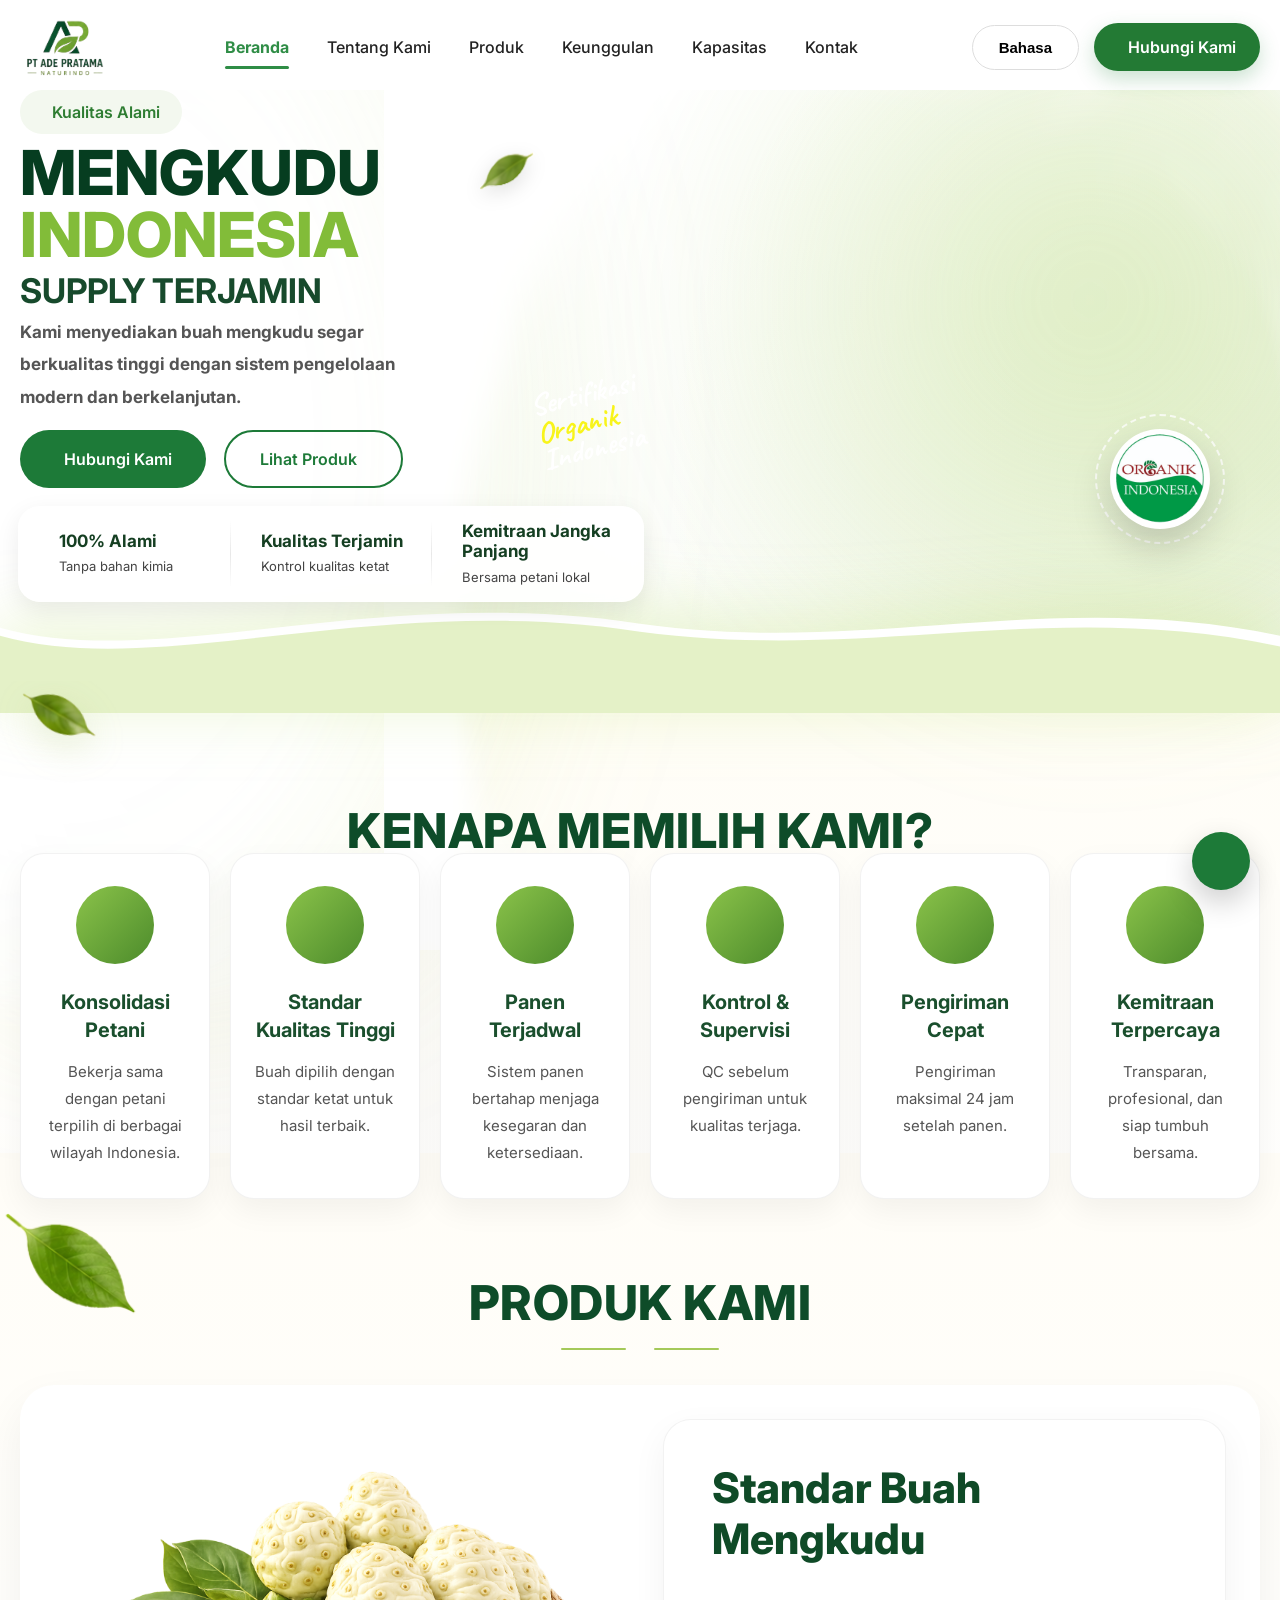
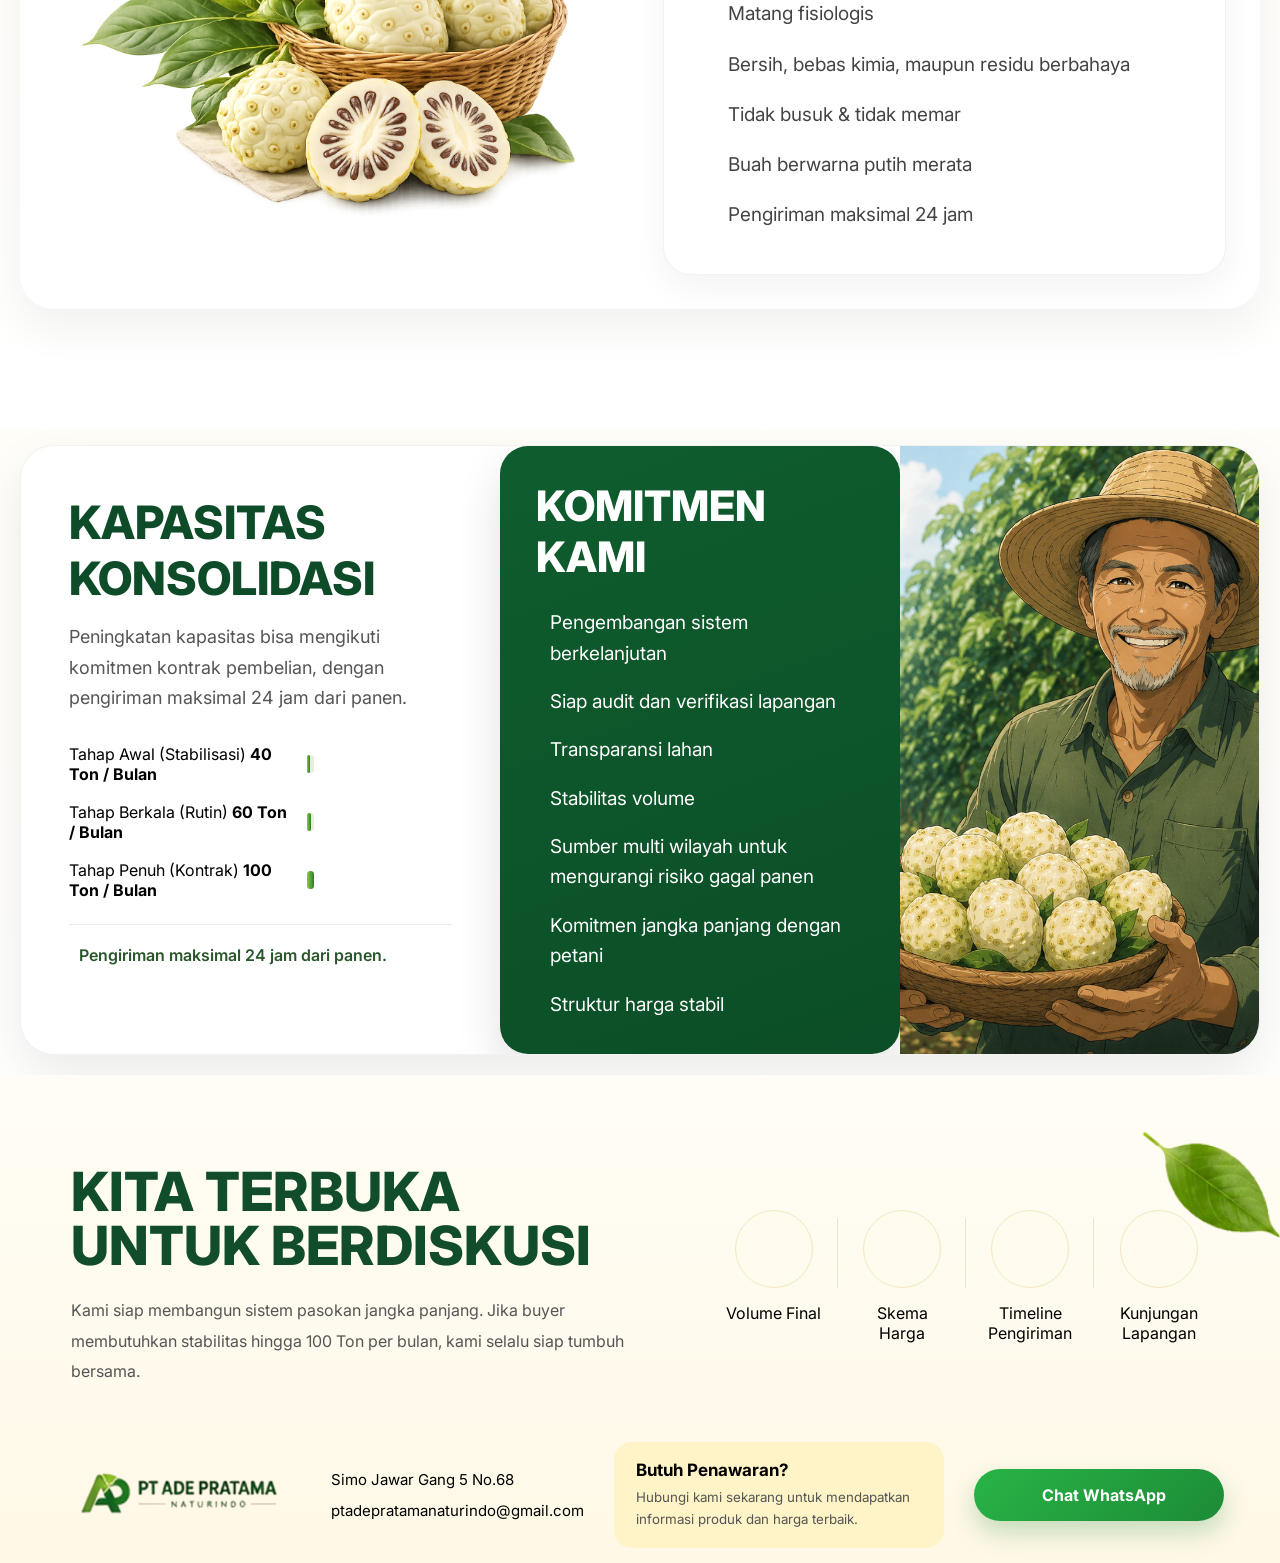
==== index.html @ 6ed9f4e2 "Add files via upload" ====
<!DOCTYPE html>
<html lang="id">

<head>
    <meta charset="UTF-8">
    <meta name="viewport" content="width=device-width, initial-scale=1.0">

    <title>PT Ade Pratama Naturindo</title>

    <!-- Google Font -->
    <link rel="preconnect" href="https://fonts.googleapis.com">
    <link rel="preconnect" href="https://fonts.gstatic.com" crossorigin>
    <link href="https://fonts.googleapis.com/css2?family=Caveat:wght@500;600;700&display=swap" rel="stylesheet">
    <link href="https://fonts.googleapis.com/css2?family=Inter:wght@400;500;600;700;800&display=swap"
        rel="stylesheet">
    <link rel="preconnect" href="https://fonts.googleapis.com">

    <link rel="preconnect" href="https://fonts.gstatic.com" crossorigin>

    <link rel="stylesheet" href="https://cdn.jsdelivr.net/npm/lucide-static@latest/font/lucide.css">
    <link href="https://fonts.googleapis.com/css2?family=Caveat:wght@700&family=Gaegu:wght@700&family=Kalam:wght@700&display=swap" rel="stylesheet">    <!-- Remix Icon -->
    <link href="https://cdn.jsdelivr.net/npm/remixicon@4.3.0/fonts/remixicon.css" rel="stylesheet">

    <!-- CSS -->
    <link rel="stylesheet" href="css/style.css">
</head>

<body>

    <!-- ========================= -->
    <!-- Navbar -->
    <!-- ========================= -->

    <header class="navbar">

        <div class="container">

            <!-- Logo -->

            <a href="#" class="logo">
                <img src="assets/logo.png" alt="PT Ade Pratama Naturindo">
            </a>

            <!-- Menu -->

            <nav class="nav-menu">

                <a href="#" class="active" data-lang="home">Beranda</a>

                <a href="#" data-lang="about">Tentang Kami</a>

                <a href="#" data-lang="product">Produk</a>

                <a href="#" data-lang="advantages">Keunggulan</a>

                <a href="#" data-lang="capacity">Kapasitas</a>

                <a href="#" data-lang="contact">Kontak</a>

            </nav>

            <!-- Right Side -->

            <div class="nav-right">

                <!-- Language -->

                <div class="language">

                    <button class="language-btn">

                        <i class="ri-earth-line"></i>

                        <span id="current-language">Bahasa</span>

                        <i class="ri-arrow-down-s-line"></i>

                    </button>

                    <div class="language-menu">

                        <a href="#" onclick="changeLanguage('id')">
                            🇮🇩 Indonesia
                        </a>

                        <a href="#" onclick="changeLanguage('en')">
                            🇬🇧 English
                        </a>

                        <a href="#" onclick="changeLanguage('ko')">
                            🇰🇷 한국어
                        </a>

                        <a href="#" onclick="changeLanguage('hi')">
                            🇮🇳 हिन्दी
                        </a>

                    </div>

                </div>

                <!-- Contact Button -->

                <a href="https://wa.me/6285725025019" class="btn-contact">

                    <i class="ri-whatsapp-line"></i>

                    <span data-lang="contactBtn">
                        Hubungi Kami
                    </span>

                </a>

                <!-- Mobile Menu -->

                <div class="hamburger">

                    <i class="ri-menu-3-line"></i>

                </div>

            </div>

        </div>

    </header>

    <section class="hero">

        <div class="hero-container">

            <div class="hero-left">

                <div class="hero-badge">

                    <i class="ri-leaf-fill"></i>

                    <span data-lang="qualityBadge">
                        Kualitas Alami
                    </span>

                </div>

                <h1 class="hero-title">

                    <span data-lang="heroLine1">MENGKUDU</span>

                    <span class="green" data-lang="heroLine2">
                        INDONESIA
                    </span>

                </h1>

                <h2 class="hero-subtitle"
                    data-lang="heroSubtitle">

                    KUALITAS ALAMI,
                    SUPPLY TERJAMIN

                </h2>

                <p class="hero-desc"
                    data-lang="heroDescription">

                    <b>Kami menyediakan buah mengkudu segar berkualitas<br>
                    tinggi dengan sistem pengelolaan modern<br>
                    dan berkelanjutan.</b>
                    

                </p>

                <div class="hero-buttons">

                    <a href="https://wa.me/6285725025019" class="btn-primary">

                        <i class="ri-whatsapp-line"></i>

                        <span data-lang="contactBtn">
                            Hubungi Kami
                        </span>

                    </a>

                    <a href="#produk" class="btn-secondary">

                        <span data-lang="viewProduct">

                            Lihat Produk

                        </span>

                        <i class="ri-arrow-right-line"></i>

                    </a>

                </div>

            </div>

        </div>

        <div class="hero-right">

                <div class="video-wrapper">

                    <video autoplay
                        muted
                        loop
                        playsinline>

                        <source
                            src="assets/video/petani.mp4"
                            type="video/mp4">

                    </video>

                    <div class="organic-logo">

                        <div class="logo-ring">

                            <span></span>

                        </div>

                        <img src="assets/logo-organik.png">

                    </div>

                    <div class="video-overlay">

                    </div>

                </div>

            </div>

        <img src="assets/hero-fade.png"
            class="hero-fade"
            alt="">
            
        <img src="assets/leaf.png"
            class="floating-leaf"
            alt="">
        
        <div class="certification">

            <p>
                <span data-lang="certificationLine1">Sertifikasi</span><br>
                <span class="green" data-lang="certificationLine2">Organik</span><br>
                <span data-lang="certificationLine3">Indonesia</span>
            </p>

        </div>
        <svg class="hero-mask"
            viewBox="0 0 1600 900"
            preserveAspectRatio="none">

            <defs>

                <radialGradient id="heroBlob"
                                cx="18%"
                                cy="45%"
                                r="72%">

                    <stop offset="0%"
                        stop-color="white"/>

                    <stop offset="42%"
                        stop-color="white"/>

                    <stop offset="60%"
                        stop-color="white"
                        stop-opacity=".96"/>

                    <stop offset="76%"
                        stop-color="white"
                        stop-opacity=".68"/>

                    <stop offset="90%"
                        stop-color="white"
                        stop-opacity=".18"/>

                    <stop offset="100%"
                        stop-color="white"
                        stop-opacity="0"/>

                </radialGradient>

                <filter id="blobBlur">

                    <feGaussianBlur stdDeviation="18"/>

                </filter>

            </defs>

            <path

            d="

            M0 0

            H760

            C980 0
            1180 120
            1200 300

            C1225 520
            1110 760
            820 900

            H0

            Z"

            fill="url(#heroBlob)"

            filter="url(#blobBlur)"

            />

        </svg>

        <div class="hero-highlights">

            <div class="highlight-item">

                <div class="highlight-icon">
                    <i class="ri-plant-line"></i>
                </div>

                <div class="highlight-text">

                    <h4 data-lang="feature1Title">
                        100% Alami
                    </h4>

                    <p data-lang="feature1Desc">
                        Tanpa bahan kimia
                    </p>

                </div>

            </div>

            <div class="divider"></div>

            <div class="highlight-item">

                <div class="highlight-icon">
                    <i class="ri-shield-check-line"></i>
                </div>

                    <div class="highlight-text">

                        <h4 data-lang="feature2Title">
                            Kualitas Terjamin
                        </h4>

                        <p data-lang="feature2Desc">
                            Kontrol kualitas ketat
                        </p>

                    </div>

                </div>

                <div class="divider"></div>

                <div class="highlight-item">

                    <div class="highlight-icon">
                        <i class="ri-group-line"></i>
                    </div>

                    <div class="highlight-text">

                        <h4 data-lang="feature3Title">
                            Kemitraan Jangka Panjang
                        </h4>

                        <p data-lang="feature3Desc">
                            Bersama petani lokal
                        </p>

                    </div>

                </div>

            </div>

            <div class="hero-wave">

                <svg
                viewBox="0 0 1440 160"
                preserveAspectRatio="none">

                <path

                fill="#ffffff"

                d="
                M0,55

                C180,110
                420,0
                720,50

                C980,90
                1180,5
                1440,65

                L1440,160

                L0,160

                Z"

                />

                <path

                fill="rgba(179,214,95,.35)"

                d="
                M0,65

                C180,120
                420,10
                720,60

                C980,98
                1180,18
                1440,78

                L1440,160

                L0,160

                Z"

                />

                </svg>

                    <path

                    fill="rgba(255,255,255,.55)"

                    d="
                    M0,48

                    C180,103
                    420,-8
                    720,42

                    C980,82
                    1180,-3
                    1440,58

                    L1440,160

                    L0,160

                    Z"

                    />

                </div>

        </section>

        <main>

            <!-- ===================================== -->
    <!-- WHY CHOOSE US -->
    <!-- ===================================== -->

    <section class="why">

        <img src="assets/leaf2.png"
         alt=""
         class="why-leaf">

        <div class="why-container">

            <div class="section-title">

                <h2 data-lang="whyTitle">
                    KENAPA MEMILIH KAMI?
                </h2>

                <div class="title-decoration">

                    <span></span>

                    <i class="ri-leaf-fill"></i>

                    <span></span>

                </div>

            </div>

            <div class="why-grid">

                <!-- Card -->

                <div class="why-card">

                    <div class="why-icon">

                        <i class="ri-team-fill"></i>

                    </div>

                    <h3 data-lang="why1Title">

                        Konsolidasi Petani

                    </h3>

                    <p data-lang="why1Desc">

                        Bekerja sama dengan petani terpilih di berbagai wilayah Indonesia.

                    </p>

                </div>

                <!-- Card -->

                <div class="why-card">

                    <div class="why-icon">

                        <i class="ri-award-fill"></i>

                    </div>

                    <h3 data-lang="why2Title">

                        Standar Kualitas Tinggi

                    </h3>

                    <p data-lang="why2Desc">

                        Buah dipilih dengan standar ketat untuk hasil terbaik.

                    </p>

                </div>

                <!-- Card -->

                <div class="why-card">

                    <div class="why-icon">

                        <i class="ri-calendar-check-fill"></i>

                    </div>

                    <h3 data-lang="why3Title">

                        Panen Terjadwal

                    </h3>

                    <p data-lang="why3Desc">

                        Sistem panen bertahap menjaga kesegaran dan ketersediaan.

                    </p>

                </div>

                <!-- Card -->

                <div class="why-card">

                    <div class="why-icon">

                        <i class="ri-task-fill"></i>

                    </div>

                    <h3 data-lang="why4Title">

                        Kontrol & Supervisi

                    </h3>

                    <p data-lang="why4Desc">

                        QC sebelum pengiriman untuk kualitas terjaga.

                    </p>

                </div>

                <!-- Card -->

                <div class="why-card">

                    <div class="why-icon">

                        <i class="ri-truck-fill"></i>

                    </div>

                    <h3 data-lang="why5Title">

                        Pengiriman Cepat

                    </h3>

                    <p data-lang="why5Desc">

                        Maksimal 24 jam setelah panen.

                    </p>

                </div>

                <!-- Card -->

                <div class="why-card">

                    <div class="why-icon">

                        <i class="icon-handshake"></i>

                    </div>

                    <h3 data-lang="why6Title">

                        Kemitraan Terpercaya

                    </h3>

                    <p data-lang="why6Desc">

                        Transparan, profesional, dan siap tumbuh bersama.

                    </p>

                </div>

            </div>

        </div>

    </section>

    <!--======================================
    PRODUCT SECTION
    =======================================-->

    <section class="products" id="products">

        <img src="assets/images/leaf-left.png"
            class="product-leaf"
            alt="">

        <div class="products-container">

            <div class="section-title">

                <h2 data-lang="productTitle">
                    PRODUK KAMI
                </h2>

                <div class="title-decoration">

                    <span></span>

                    <i class="ri-leaf-fill"></i>

                    <span></span>

                </div>

            </div>

            <div class="product-card">

                <!-- LEFT -->

                <div class="product-image">

                    <img src="assets/images/noni-basket.png"
                        alt="Buah Mengkudu">

                </div>

                <!-- RIGHT -->

                <div class="product-content">

                    <h3 data-lang="freshTitle">
                        Buah Mengkudu Segar
                    </h3>

                    <ul>

                        <li>
                            <i class="ri-checkbox-circle-fill"></i>
                            <span data-lang="fresh1">
                                Matang fisiologis
                            </span>
                        </li>

                        <li>
                            <i class="ri-checkbox-circle-fill"></i>
                            <span data-lang="fresh2">
                                Bersih dan bebas residu
                            </span>
                        </li>

                        <li>
                            <i class="ri-checkbox-circle-fill"></i>
                            <span data-lang="fresh3">
                                Tidak busuk & tidak memar
                            </span>
                        </li>

                        <li>
                            <i class="ri-checkbox-circle-fill"></i>
                            <span data-lang="fresh4">
                                Warna putih merata
                            </span>
                        </li>

                        <li>
                            <i class="ri-checkbox-circle-fill"></i>
                            <span data-lang="fresh5">
                                Kirim maksimal 24 jam setelah panen
                            </span>
                        </li>

                    </ul>

                </div>

            </div>

        </div>

    </section>

    <section class="capacity">

        <div class="capacity-container">

        <div class="capacity-card">

            <!-- ================================= -->
            <!-- LEFT -->
            <!-- ================================= -->

            <div class="capacity-info">

                <h2 data-lang="capacityTitle">
                    KAPASITAS KONSOLIDASI
                </h2>

                <p data-lang="capacityDesc">
                    Kami memiliki kapasitas yang dapat disesuaikan
                    dengan kebutuhan Anda.
                </p>

                <!-- Progress 1 -->

                <div class="progress-item">

                    <div class="progress-text">
                        <span data-lang="capacityStage1">
                            Tahap Awal (Stabilisasi)<br>
                        </span>

                        <strong data-lang="capacity40">
                            40 Ton / Bulan
                        </strong>
                    </div>

                    <div class="progress">
                        <div class="bar bar40"></div>
                    </div>

                </div>

                <!-- Progress 2 -->

                <div class="progress-item">

                    <div class="progress-text">
                        <span data-lang="capacityStage2">
                            Tahap Berkala (Rutin)<br>
                        </span>

                        <strong data-lang="capacity60">
                            60 Ton / Bulan
                        </strong>
                    </div>

                    <div class="progress">
                        <div class="bar bar60"></div>
                    </div>

                </div>

                <!-- Progress 3 -->

                <div class="progress-item">

                    <div class="progress-text">
                        <span data-lang="capacityStage3">
                            Tahap Penuh (Kontrak)<br>
                        </span>

                        <strong data-lang="capacity100">
                            100 Ton / Bulan
                        </strong>
                    </div>

                    <div class="progress">
                        <div class="bar bar100"></div>
                    </div>

                </div>
                <div class="capacity-note">

                    <i class="ri-truck-line"></i>

                    <span data-lang="capacityNote">
                        Pengiriman maksimal 24 jam dari panen.
                    </span>

                </div>

            </div>

            <!-- ================================= -->
            <!-- CENTER -->
            <!-- ================================= -->

            <div class="commitment">

                <h2 data-lang="commitmentTitle">
                    KOMITMEN KAMI
                </h2>

                <ul>

                    <li>
                        <i class="ri-checkbox-circle-fill"></i>
                        <span data-lang="commitment1">
                            Pengembangan sistem berkelanjutan
                        </span>
                    </li>

                    <li>
                        <i class="ri-checkbox-circle-fill"></i>
                        <span data-lang="commitment2">
                            Siap audit dan verifikasi lapangan
                        </span>
                    </li>

                    <li>
                        <i class="ri-checkbox-circle-fill"></i>
                        <span data-lang="commitment3">
                            Transparansi lahan
                        </span>
                    </li>

                    <li>
                        <i class="ri-checkbox-circle-fill"></i>
                        <span data-lang="commitment4">
                            Stabilitas volume
                        </span>
                    </li>

                    <li>
                        <i class="ri-checkbox-circle-fill"></i>
                        <span data-lang="commitment5">
                            Sumber multi wilayah untuk mengurangi risiko gagal panen
                        </span>
                    </li>

                    <li>
                        <i class="ri-checkbox-circle-fill"></i>
                        <span data-lang="commitment6">
                            Komitmen jangka panjang dengan petani
                        </span>
                    </li>

                    <li>
                        <i class="ri-checkbox-circle-fill"></i>
                        <span data-lang="commitment7">
                            Struktur harga stabil
                        </span>
                    </li>

                </ul>

            </div>

            <!-- ================================= -->
            <!-- RIGHT -->
            <!-- ================================= -->

            <div class="farmer-image">

                <img
                    src="assets/images/farmer.png"
                    alt="Farmer">

            </div>
            </div>
        </div>

    </section>

    <section class="cta-footer">

    <!-- Decorative Leaves -->

    <img src="assets/images/leaf-left.png"
         class="cta-leaf-left"
         alt="">

    <img src="assets/images/leaf-right.png"
         class="cta-leaf-right"
         alt="">

    <!-- ========================= -->
    <!-- TOP CTA -->
    <!-- ========================= -->

    <div class="cta-top container">

        <div class="cta-text">

            <h2 data-lang="ctaTitle">

                KITA TERBUKA
                <br>
                UNTUK BERDISKUSI

                <img src="assets/images/leaf-mini.png" alt="">

            </h2>

            <p data-lang="ctaDesc">

                Kami siap untuk membangun sistem pasokan jangka panjang.
                Jika buyer membutuhkan stabilitas hingga 100 Ton per bulan,
                Kami akan selalu siap untuk tumbuh bersama.

            </p>

        </div>

        <div class="cta-icons">

            <div class="cta-item">

                <div class="icon">

                    <i class="ri-box-3-line"></i>

                </div>

                <span data-lang="ctaIcon1">

                    Volume final

                </span>

            </div>

            <div class="cta-item">

                <div class="icon">

                    <i class="ri-price-tag-3-line"></i>

                </div>

                <span data-lang="ctaIcon2">

                    Skema harga

                </span>

            </div>

            <div class="cta-item">

                <div class="icon">

                    <i class="ri-calendar-line"></i>

                </div>

                <span data-lang="ctaIcon3">

                    Timeline pengiriman

                </span>

            </div>

            <div class="cta-item">

                <div class="icon">

                    <i class="ri-map-pin-user-line"></i>

                </div>

                <span data-lang="ctaIcon4">

                    Kunjungan lapangan

                </span>

            </div>

        </div>

    </div>

    <!-- ========================= -->
    <!-- FOOTER -->
    <!-- ========================= -->

    <div class="footer-bar container">

        <div class="footer-logo">

            <img src="assets/images/logo.png">

        </div>

        <div class="footer-contact">

            <div>

                <i class="ri-map-pin-line"></i>

                Simo Jawar Gang 5 No.68

            </div>

            <div>

                <i class="ri-mail-line"></i>

                ptadepratamanaturindo@gmail.com

            </div>

        </div>

        <div class="footer-offer">

            <strong data-lang="offerTitle">

                Butuh Penawaran?

            </strong>

            <small data-lang="offerDesc">

                Hubungi kami sekarang
                untuk informasi produk dan harga terbaik.

            </small>

        </div>

        <a
            href="https://wa.me/6285725025019"
            target="_blank"
            class="footer-wa">

            <i class="ri-whatsapp-line"></i>

            <span data-lang="footerWhatsapp">
                Chat WhatsApp
            </span>

        </a>

    </div>

</section>

    </main>

    <audio id="bgMusic" loop preload="auto">

        <source src="assets/audio/bgm.mp3"
                type="audio/mpeg">

    </audio>

    <button id="musicToggle"
            class="music-toggle">

        <i class="ri-volume-up-fill"></i>

    </button>

    <script src="js/script.js"></script>
    <script src="js/language.js"></script>
</body>

</html>
---- css/style.css ----
@import url('https://fonts.googleapis.com/css2?family=Inter:wght@400;500;600;700&display=swap');

*{
margin:0;
padding:0;
box-sizing:border-box;
}

body{

font-family:'Inter',sans-serif;

background:#fff;

}

a{

text-decoration:none;

color:#222;

}

.navbar{

    position:fixed;

    top:0;
    left:0;

    width:100%;

    height:90px;

    overflow:visible;

    background:#fff;

    backdrop-filter:none;

    box-shadow:none;

    transition:

        height .45s ease,
        background .35s ease,
        backdrop-filter .35s ease,
        box-shadow .35s ease;

    z-index:9999;

}

.container{

    max-width:1320px;

    position:absolute;

    left:50%;

    top:1%;

    transform:translateX(-50%);

    width:100%;

    padding:0 20px;

    display:flex;

    align-items:center;

    justify-content:space-between;

    transition:.45s;

}

.navbar.scrolled{

    height:90px;

    background:rgba(255,255,255,.95);

    backdrop-filter:blur(18px);

    box-shadow:

        0 8px 28px rgba(0,0,0,.06);

}

.navbar.scrolled .container{

    top:18px;

}

.logo img{

height:90px;

}

.nav-menu{

display:flex;

gap:38px;

align-items:center;

}

.nav-menu a{

font-weight:500;

font-size:16px;

position:relative;

transition:.3s;

}

.nav-menu a:hover{

color:#2F8D46;

}

.nav-menu .active{

font-weight:700;

color:#2F8D46;

}

.nav-menu .active::after{

content:"";

position:absolute;

bottom:-12px;

left:0;

width:100%;

height:3px;

border-radius:20px;

background:#2F8D46;

}

.nav-right{

display:flex;

align-items:center;

gap:18px;

}

.language{

position:relative;

}

.language-btn{

display:flex;

align-items:center;

gap:8px;

padding:13px 18px;

border-radius:50px;

background:#fff;

border:1px solid #ddd;

cursor:pointer;

font-size:15px;

font-weight:600;

transition:.3s;

}

.language-btn:hover{

border-color:#2F8D46;

}

.language-menu{

position:absolute;

top:60px;

right:0;

width:180px;

background:#fff;

border-radius:16px;

box-shadow:0 10px 35px rgba(0,0,0,.12);

display:none;

overflow:hidden;

}

.language-menu a{

display:block;

padding:14px 18px;

font-size:15px;

transition:.3s;

}

.language-menu a:hover{

background:#f3f7f3;

}

.language.active .language-menu{

display:block;

}

.btn-contact{

display:flex;

align-items:center;

gap:10px;

background:#237A34;

color:#fff;

padding:14px 24px;

border-radius:50px;

font-weight:600;

transition:.3s;

box-shadow:0 8px 20px rgba(47,141,70,.25);

}

.btn-contact:hover{

background:#1c642b;

transform:translateY(-2px);

}

.hamburger{

display:none;

font-size:30px;

cursor:pointer;

}

@media(max-width:992px){

.nav-menu{

position:fixed;

top:90px;

left:-100%;

width:100%;

background:#fff;

flex-direction:column;

padding:40px;

gap:30px;

transition:.4s;

box-shadow:0 10px 30px rgba(0,0,0,.08);

}

.nav-menu.show{

left:0;

}

.hamburger{

display:block;

}

.btn-contact{

display:none;

}

}

@media(max-width:768px){

.logo img{

height:46px;

}

.container{

padding:15px 18px;

}

}

.hero{

padding-top:90px;
padding-bottom:90px;

background:

radial-gradient(circle at right,
rgba(163,204,93,.18),
transparent 45%),

linear-gradient(to bottom,
#ffffff,
#f9fbf6);
position:relative;

overflow:visible;

min-height:950px;
margin-bottom:-21%;

}

.hero-container{

    max-width:1320px;

    margin:auto;

    padding:0 20px;

    position:relative;

    z-index:20;

}

.hero-badge{

display:inline-flex;

align-items:center;

gap:10px;

padding:12px 22px;

border-radius:50px;

background:#f3f8ef;

color:#2e7d32;

font-weight:600;

margin-bottom:8px;

}

.hero-badge i{

font-size:20px;

}

.hero-title{

font-size:62px;

font-weight:800;

line-height:1;

margin-bottom:4px;

color:#063d20;

}

.hero-title span{

display:block;

}

.hero-title .green{

color:#82bc39;

}

.hero-subtitle{

font-size:34px;

font-weight:700;

margin-bottom:5px;

color:#174a2c;

}

.hero-desc{

font-size:17px;

line-height:1.9;

max-width:560px;

color:#555;

margin-bottom:17px;

}

.hero-buttons{

display:flex;

gap:18px;

}

.btn-primary{

background:#1d7a38;

color:#fff;

padding:17px 34px;

border-radius:50px;

display:flex;

align-items:center;

gap:10px;

font-weight:600;

transition:.3s;

}

.btn-primary:hover{

transform:translateY(-3px);

}

.btn-secondary{

border:2px solid #1d7a38;

color:#1d7a38;

padding:17px 34px;

border-radius:50px;

display:flex;

align-items:center;

gap:10px;

font-weight:600;

transition:.3s;

}

.btn-secondary:hover{

background:#1d7a38;

color:white;

}

.hero-right{

    position:absolute;

    top:0;

    right:0;

    width:66vw;

    height:100%;

    clip-path: inset(0 0 300px 0);

}

.video-wrapper video{

    position:absolute;

    width:100%;

    height:122%;

    top:-6%;

    left:0;

    object-fit:cover;

    object-position:center;

}

.video-overlay{

position:absolute;

inset:0;

pointer-events:none;

background:none;

}

.certification{

    position:absolute;

    top:40%;

    left:46%;

    transform:translateX(-50%) rotate(-14deg);

    z-index:40;

    pointer-events:none;

}

.certification p{

    font-family:"Caveat",cursive;

    font-size:30px;

    line-height:.92;

    font-weight:700;

    color:#fff;

    margin:0;

}

.certification .green{

    color:#f8f41b;

}

.certification.korean{

    transform:rotate(-12deg);

}

.certification.korean p{

    font-family:"Gaegu",cursive;

    font-size:31px;

    line-height:.9;

    letter-spacing:-0.3px;

}

.certification.hindi{

    transform:rotate(-12deg);

}

.certification.hindi p{

    font-family:"Kalam",cursive;

    font-size:27px;

    line-height:1.05;

}

.organic-logo{

    position:absolute;

    top:62%;

    right:70px;

    width:100px;

    height:auto;

    display:flex;

    justify-content:center;

    align-items:center;

    margin-top: -13%;
    z-index:30;

}

.organic-logo img{

    width:100px;

    position: absolute;

    height:auto;

    object-fit:cover;

    border-radius:50%;

    background:white;

    box-shadow:

    0 18px 40px rgba(0,0,0,.18);

    animation:

    floatingLogo 5s ease-in-out infinite;

}
.organic-logo{

    box-shadow:

    0 15px 35px rgba(0,0,0,.18),

    0 0 40px rgba(255,255,255,.35);

}

@keyframes floatingLogo{

    0%{

        transform:translateY(0);

    }

    50%{

        transform:translateY(-8px);

    }

    100%{

        transform:translateY(0);

    }

}

.organic-logo{

    animation:floatingLogo 4s ease-in-out infinite;

}

.logo-ring{

    position:absolute;

    width:130px;

    height:130px;

    border-radius:50%;

    border:2px dashed rgba(255,255,255,.85);

    animation:rotateRing 40s linear infinite;

    opacity:.9;

}

@keyframes floatingLogo{

    0%{

        transform:translateY(0px);

    }

    50%{

        transform:translateY(-7px);

    }

    100%{

        transform:translateY(0px);

    }

}

@keyframes rotateRing{

    from{

        transform:rotate(0deg);

    }

    to{

        transform:rotate(360deg);

    }

}

.organic-logo:hover img{

    transform:scale(1.05);

    transition:.4s;

}

.music-toggle{

    position:fixed;

    right:30px;

    bottom:30px;

    width:58px;

    height:58px;

    border:none;

    border-radius:50%;

    background:#1d7a38;

    color:white;

    font-size:24px;

    cursor:pointer;

    display:flex;

    justify-content:center;

    align-items:center;

    z-index:9999;

    box-shadow:0 12px 30px rgba(0,0,0,.2);

    transition:.35s;

}

.music-toggle:hover{

    transform:scale(1.08);

}

.music-toggle.muted{

    background:#666;

}

.music-toggle{

    bottom:10px;

}

.hero-left{

    width:42%;

    position:relative;

    z-index:25;

    top:-9%!important;
}

.hero-highlights{

    position:absolute;

    z-index:50;

    width:auto;

    max-width:none;

    margin:0;

    padding:14px 22px;

    display:inline-flex;

    align-items:center;

    gap:12px;

    background:rgba(255,255,255,.92);

    backdrop-filter:blur(16px);

    -webkit-backdrop-filter:blur(16px);

    border:1px solid rgba(255,255,255,.7);

    border-radius:22px;

    box-shadow:

    0 8px 24px rgba(0,0,0,.08);

    left:18px;

    bottom:-18px;

    top:auto;

}

.highlight-item{

    flex:1;

    display:flex;

    align-items:center;

    gap:18px;

}

.highlight-icon{

    flex-shrink:0;

    color:#6EA63A;

    font-size:31px;

    display:flex;

    align-items:center;

    justify-content:center;

}

.highlight-text h4{

    font-size:17px;

    font-weight:700;

    color:#153F22;

    margin-bottom:6px;

    line-height:1.2;

}

.highlight-text p{

    font-size:13px;

    color:#444;

    line-height:1.5;

}

.divider{

    width:1px;

    align-self:stretch;

    background:

    linear-gradient(

    transparent,

    #e8e8e8,

    transparent

    );

}

.highlight-item{

    transition:.35s;

}

.highlight-item:hover{

    transform:translateY(-4px);

}

.highlight-item:hover .highlight-icon{

    transform:scale(1.1);

    transition:.3s;

    color:#2F8D46;

}

@media(max-width:992px){

.hero-highlights{

    flex-direction:column;

    padding:28px;

    gap:24px;

}

.divider{

    width:100%;

    height:1px;

    margin:0 8px;
}

.highlight-item{

    width:100%;

    min-width:180px;

}

}

.video-wrapper video{

    filter:

        brightness(.98)

        contrast(.72)

        saturate(.72);

}

.hero-container{

    position:relative;

    z-index:5;

}

.hero-highlights{

    position:relative;

    z-index:5;

}

.hero-right{

    width:66vw;

}

.hero::after{

    content:"";

    position:absolute;

    right:-260px;

    top:-150px;

    width:900px;

    height:900px;

    background:

    radial-gradient(

        circle,

        rgba(176,214,110,.32),

        transparent 70%

    );

    filter:blur(60px);

    z-index:1;

}

.hero-mask{

    position:absolute;

    inset:0;

    width:72%;

    height:108%;

    pointer-events:none;

    z-index:15;

    top:-20px;

    left:-60px;

    overflow:visible;

    filter:

    drop-shadow(

    45px 0 80px rgba(194,220,120,.18)

    );

}

.hero-right{

    z-index:5;

}

.hero-fade{

    z-index:15;
    left:373px;

}

.certification{

    z-index:25;

}

.floating-leaf{

    z-index:26;

}

.hero-container{

    z-index:30;

}

.hero-highlights{

    z-index:35;

}

.floating-leaf{

    position:absolute;

    top:120px;

    left:37.5%;

    width:62px;

    z-index:35;

    pointer-events:none;

    user-select:none;

    animation:leafFloat 5s ease-in-out infinite;

}

@keyframes leafFloat{

    0%{

        transform:
        translateY(0)
        rotate(-6deg);

    }

    50%{

        transform:
        translateY(-12px)
        rotate(7deg);

    }

    100%{

        transform:
        translateY(0)
        rotate(-6deg);

    }

}

.floating-leaf{

    filter:

        drop-shadow(0 6px 10px rgba(0,0,0,.12));

}

.floating-leaf{

    top:138px;

    left:37.5%;

    width:55px;

}

.hero-wave{

position:absolute;

left:0;

bottom:25%;

width:100%;

height:130px;

overflow:hidden;

z-index:30;

pointer-events:none;

}

.hero-wave svg{

width:100%;

height:100%;

display:block;

}

.hero-wave{

filter:

drop-shadow(

0 -8px 25px

rgba(184,215,92,.28)

);

}

.video-wrapper{

    position:absolute;

    inset:0;

    overflow:hidden;

}

.hero-wave{

    filter:

        drop-shadow(
        0 -10px 35px
        rgba(180,220,90,.28)
        );

}

.hero-fade{

    position:absolute;

    top:0;

    left:30%;

    width:70%;

    height:100%;

    object-fit:fill;

    pointer-events:none;

    z-index:18;

    image-rendering:auto;

}

/* ================================================= */
/* TABLET */
/* ================================================= */

@media (max-width:1200px){

.hero{

    padding-top:130px;
    min-height:auto;
    padding-bottom:140px;

}

.hero-container{

    max-width:100%;
    padding:0 40px;

}

.hero-buttons{
    display:inline-grid;
}

.hero-left{

    width:52%;

}

.hero-title{

    font-size:56px;

}

.hero-subtitle{

    font-size:26px;

}

.hero-desc{

    font-size:16px;
    max-width:460px;

}

.hero-right{

    width:60vw;
    height:760px;
    right:-70px;

}

.video-wrapper{

    height:760px;

}

.organic-logo{

    width:150px;
    height:150px;
    right:40px;
    top:120px;

}

.organic-logo img{

    width:120px;
    height:120px;

}

.logo-ring{

    width:150px;
    height:150px;

}

.certification{

    left:52%;
    top:180px;
    transform:
    translateX(-50%)
    rotate(-12deg);

}

.certification p{

    font-size:24px;

}

.floating-leaf{

    width:42px;
    left:40%;
    top:150px;

}


.hero-fade{

    left:40%;

    width:80%;

}

}
/* ================================================= */
/* MOBILE */
/* ================================================= */

@media (max-width:768px){

.hero{

    padding-top:110px;

    padding-bottom:80px;

    min-height:auto;

}

.hero-container{

    padding:0 24px;

}

.hero-left{

    width:100%;

    max-width:none;

    text-align:center;

}

.hero-title{

    font-size:48px;

}

.hero-subtitle{

    font-size:22px;

}

.hero-desc{

    max-width:100%;

    font-size:15px;

    line-height:1.8;

}

.hero-buttons{

    justify-content:center;

    flex-wrap:wrap;

}

.hero-right{

    position:absolute;

    inset:0;

    width:100%;

    height:100%;

    right:0;

}

.video-wrapper{

    height:100%;

}

.video-wrapper video{

    height:100%;

    object-position:68% center;

}

.hero-mask{

    display:none;

}
.certification{

    display:none;

}

.organic-logo{

    width:110px;

    height:110px;

    right:15px;

    top:95px;

}

.organic-logo img{

    width:90px;

    height:90px;

}

.logo-ring{

    width:110px;

    height:110px;

}

.floating-leaf{

    display:none;

}

.hero-highlights{

    position:relative;

    left:auto;

    bottom:auto;

    margin:40px auto 0;

    transform:none;

    display:flex;

    flex-direction:column;

    width:100%;

    max-width:420px;

    border-radius:18px;

}

.highlight-item{

    width:100%;

}

.divider{

    width:100%;

    height:1px;

}

.hero-wave{

    height:90px;

}

.hero-wave{

    height:140px;

}

.video-overlay{

    position:absolute;

    inset:0;

    background:rgba(255,255,255,.58);

    pointer-events:none;

    z-index:8;

}

}

/* ================================================= */
/* MOBILE */
/* ================================================= */

@media (max-width:768px){

.hero{

    padding-top:110px;

    padding-bottom:80px;

    min-height:auto;

}

.hero-container{

    padding:0 24px;

}

.hero-left{

    width:100%;

    max-width:none;

    text-align:center;

}

.hero-title{

    font-size:48px;

}

.hero-subtitle{

    font-size:22px;

}

.hero-desc{

    max-width:100%;

    font-size:15px;

    line-height:1.8;

}

.hero-buttons{

    justify-content:center;

    flex-wrap:wrap;

}

.hero-right{

    position:absolute;

    inset:0;

    width:100%;

    height:100%;

    right:0;

}

.video-wrapper{

    height:100%;

}

.video-wrapper video{

    height:100%;

    object-position:68% center;

}

.hero-mask{

    width:120%;

    left:-20%;

}

.certification{

    display:none;

}

.organic-logo{

    width:110px;

    height:110px;

    right:15px;

    top:95px;

}

.organic-logo img{

    width:90px;

    height:90px;

}

.logo-ring{

    width:110px;

    height:110px;

}

.floating-leaf{

    display:none;

}

.hero-highlights{

    position:relative;

    left:auto;

    bottom:auto;

    margin:40px auto 0;

    transform:none;

    display:flex;

    flex-direction:column;

    width:100%;

    max-width:420px;

    border-radius:18px;

}

.highlight-item{

    width:100%;

}

.divider{

    width:100%;

    height:1px;

}

.hero-wave{

    height:90px;

}

@media(max-width:768px){

.hero-fade{

    display:none;

}

}

}

@media(max-width:1200px){

.hero-right{

    right:-20px;

}

}

/* ================================================= */
/* SMALL MOBILE */
/* ================================================= */

@media (max-width:480px){

.hero-title{

    font-size:38px;

}

.hero-subtitle{

    font-size:18px;

}

.hero-desc{

    font-size:14px;

}

.hero-buttons{

    flex-direction:column;

    gap:14px;

}

.btn-primary,

.btn-secondary{

    justify-content:center;

    width:100%;

}

.hero-badge{

    font-size:13px;

    padding:10px 18px;

}

.hero-highlights{

    padding:18px;

}

.highlight-text h4{

    font-size:15px;

}

.highlight-text p{

    font-size:12px;

}

.highlight-icon{

    font-size:26px;

}

.organic-logo{

    width:90px;

    height:90px;

}

.organic-logo img{

    width:72px;

    height:72px;

}

.logo-ring{

    width:90px;

    height:90px;

}

}

.hamburger{

    display:none;

    font-size:32px;

    color:#123f21;

    cursor:pointer;

    position:relative;

    z-index:1200;

}

@media (max-width:992px){

.hamburger{

    display:block;

}

}

.nav-right{

    display:flex;

    align-items:center;

    gap:15px;

    flex-shrink:0;

}

.nav-right{

display:flex;
align-items:center;

}

html,
body{

    overflow-x:hidden;
    width:100%;

}

@media (max-width:768px){

.language{

    display:block;

}

.language-btn{

    padding:10px 12px;

    border-radius:50px;

    font-size:14px;

    gap:6px;

}

.language-btn span{

    display:none;

}

.language-btn .ri-arrow-down-s-line{

    display:none;

}

.language-btn .ri-earth-line{

    font-size:20px;

}

}

@media (max-width:768px){

.nav-right{

    display:flex;

    align-items:center;

    gap:10px;

}

}

@media (max-width:768px){

.language-menu{

    right:0;

    top:50px;

    width:160px;

}

.language-menu a{

    padding:12px 16px;

    font-size:14px;

}

}

/*======================================
WHY SECTION
======================================*/

.why{

    position:relative;

    padding:120px 20px;

    background:linear-gradient(
        to bottom,
        #fffdf6,
        #ffffff
    );

    margin-bottom:-13%;

}

.why-container{

    max-width:1320px;

    margin:auto;

    z-index:9999;

}

.section-title{

    position:relative;
    z-index: 999;

    text-align:center;

    margin-bottom:-2%;

}

.section-title h2{

    font-size:48px;

    font-weight:800;

    color:#0E4C29;

    letter-spacing:.5px;

}

.title-decoration{

    margin-top:16px;

    display:flex;

    justify-content:center;

    align-items:center;

    gap:14px;

}

.title-decoration span{

    width:65px;

    height:2px;

    background:#A4C95A;

    border-radius:20px;

}

.title-decoration i{

    color:#8BC34A;

    font-size:18px;

}

.why-grid{

    display:grid;

    grid-template-columns:repeat(6,1fr);

    gap:20px;

}

.why-card{

    background:#fff;

    border-radius:24px;

    padding:32px 22px;

    text-align:center;

    border:1px solid rgba(0,0,0,.05);

    box-shadow:

        0 12px 30px rgba(0,0,0,.05);

    transition:.35s;
    z-index: 999;
}

.why-card:hover{

    transform:translateY(-8px);

    box-shadow:

        0 20px 40px rgba(0,0,0,.08);

}

.why-icon{

    width:78px;

    height:78px;

    margin:auto;

    border-radius:50%;

    background:linear-gradient(
        135deg,
        #8BC34A,
        #4C8B2B
    );

    color:white;

    display:flex;

    justify-content:center;

    align-items:center;

    font-size:34px;

    margin-bottom:24px;

}

.why-card h3{

    font-size:20px;

    color:#1A4F2D;

    margin-bottom:14px;

    line-height:1.4;

}

.why-card p{

    font-size:15px;

    color:#555;

    line-height:1.8;

}

@media(max-width:1200px){

.why-grid{

    grid-template-columns:repeat(3,1fr);

}

}

@media(max-width:768px){

.why{

    padding:90px 20px;

}

.section-title h2{

    font-size:34px;

}

.why-grid{

    grid-template-columns:repeat(2,1fr);

    gap:16px;

}

.why-card{

    padding:24px 18px;

}

.why-icon{

    width:60px;

    height:60px;

    font-size:28px;

}

.why-card h3{

    font-size:17px;

}

.why-card p{

    font-size:13px;

}

}

/*======================================
DECORATIVE LEAF
======================================*/

.why{

    position:relative;

    overflow:hidden;

}

.why-leaf{

    position:absolute;

    top:0px;
    left:18px;

    width:82px;

    user-select:none;
    pointer-events:none;

    z-index:999;

    filter:
        drop-shadow(0 12px 18px rgba(157, 184, 82, .22));

    transform:rotate(-8deg);

    animation:leafFloat 5s ease-in-out infinite;

}

@keyframes leafFloat{

    0%{
        transform:
            translateY(0)
            rotate(-8deg);
    }

    50%{
        transform:
            translateY(-8px)
            rotate(-3deg);
    }

    100%{
        transform:
            translateY(0)
            rotate(-8deg);
    }

}

@media(max-width:992px){

.why-leaf{

    width:68px;

    left:18px;

    top:22px;

}

}

@media(max-width:768px){

.why-leaf{

    width:54px;

    left:10px;

    top:16px;

    opacity:.9;

}

}

/*======================================
PRODUCT
======================================*/

.products{

    position:relative;

    padding:120px 20px;

    background:
    linear-gradient(
        to bottom,
        #fffdf7,
        #ffffff
    );

    overflow:hidden;

    margin-bottom: -12%;

}

.products-container{

    max-width:1320px;

    margin:auto;

}

.product-card{

    display:grid;

    grid-template-columns:1fr 1fr;

    align-items:center;

    gap:45px;

    margin-top:60px;

    padding:34px;

    border-radius:34px;

    background:#fff;

    box-shadow:

        0 18px 45px rgba(0,0,0,.06);

}

.product-image{

    display:flex;

    justify-content:center;

}

.product-image img{

    width:100%;

    max-width:560px;

    transition:.45s;

}

.product-image img:hover{

    transform:scale(1.04);

}

.product-content h3{

    font-size:42px;

    color:#0F4A27;

    margin-bottom:34px;

    font-weight:800;

}

.product-content{

    background:#fff;

    border-radius:28px;

    padding:42px 48px;

    border:1px solid rgba(0,0,0,.05);

    box-shadow:
        0 12px 35px rgba(0,0,0,.05);

    height:100%;

    display:flex;

    flex-direction:column;

    justify-content:center;

}

.product-content ul{

    list-style:none;

    display:flex;

    flex-direction:column;

    gap:18px;

}

.product-content li{

    display:flex;

    align-items:center;

    gap:16px;

    margin:0;

    font-size:19px;

    color:#444;

    line-height:1.7;

}

.product-content i{

    color:#88BF34;

    font-size:24px;

    flex-shrink:0;

    margin-top:3px;

}

.product-leaf{

    position:absolute;

    left:-10px;

    top:40px;

    width:160px;

    z-index:5;

    pointer-events:none;

}

@media(max-width:992px){

.product-card{

    grid-template-columns:1fr;

    gap:25px;

}

.product-content{

    text-align:center;

}

.product-content li{

    justify-content:center;

    text-align:left;

}

.product-image img{

    max-width:420px;

}

}

@media(max-width:768px){

.products{

    padding:90px 20px;

}

.product-card{

    padding:22px;

    border-radius:24px;

}

.product-content h3{

    font-size:28px;

}

.product-content li{

    font-size:16px;

    gap:12px;

}

.product-content i{

    font-size:20px;

}

.product-image img{

    max-width:300px;

}

.product-leaf{

    width:90px;

}

.product-content{

    padding:28px 24px;

    border-radius:22px;

}

}

.capacity-card{

    display:grid;

    grid-template-columns:
        1.2fr
        1fr
        .9fr;

    align-items:stretch;

    background:#fff;

    border-radius:34px;

    overflow:hidden;

    box-shadow:
        0 20px 50px rgba(0,0,0,.08);

    border:1px solid rgba(0,0,0,.05);

    margin-top:60px;

    align-items: stretch;

}

.capacity-info{

    padding:42px;

}

.commitment{

    margin:0;

    height:100%;

    display:flex;

    flex-direction:column;

    justify-content:center;

}

.commitment{

    border-radius:30px 0 0 30px;

}

.progress{

    height:18px;

    background:#E8EDD9;

    border-radius:999px;

}

.bar{

    height:100%;

    border-radius:999px;

    background:linear-gradient(
        90deg,
        #8ACB38,
        #2B7A34
    );

}

.bar40{

width:40%;
}

.bar60{

width:60%;
}

.bar100{

width:100%;
}

.commitment{

    background:linear-gradient(
        160deg,
        #0F5D2E,
        #0B4E27
    );

    color:#fff;

    border-radius:28px;

    padding:34px 36px;

    display:flex;

    flex-direction:column;

    justify-content:center;

    box-shadow:
        0 20px 45px rgba(0,0,0,.12);

}

.farmer-image{

    height:100%;

    overflow:hidden;

}

.farmer-image img{

    width:100%;

    height:100%;

    object-fit:cover;

    display:block;

}

.capacity{

    padding:110px 20px;

    background:linear-gradient(
        to bottom,
        #fffdf7,
        #ffffff
    );

    margin-bottom: -7%;

}

.capacity-container{

    max-width:1320px;

    margin:auto;

}

.commitment h2{

    font-size:42px;

    font-weight:800;

    margin-bottom:26px;

    color:white;

}

.commitment ul{

    list-style:none;

    display:flex;

    flex-direction:column;

    gap:18px;

    margin:0;

    padding:0;

}

.commitment li{

    display:flex;

    align-items:flex-start;

    gap:14px;

    font-size:19px;

    line-height:1.6;

    color:#fff;

}

.commitment li i{

    color:#D4F25B;

    font-size:22px;

    flex-shrink:0;

    margin-top:2px;

}

.commitment li span{

    flex:1;

}

@media(max-width:1200px){

.commitment{

    padding:28px;

}

.commitment h2{

    font-size:34px;

}

.commitment li{

    font-size:17px;

}

}

@media(max-width:768px){

.commitment{

    border-radius:22px;

    padding:24px;

}

.commitment h2{

    font-size:28px;

}

.commitment li{

    font-size:15px;

    gap:10px;

}

.commitment li i{

    font-size:18px;

}

}

.farmer-image img{

    width:100%;

    height:100%;

    object-fit:cover;

}

.capacity-info{

    padding:48px;

}

.capacity-info h2{

    font-size:46px;

    font-weight:800;

    color:#0E4C29;

    margin-bottom:16px;

}

.capacity-info p{

    font-size:18px;

    line-height:1.7;

    color:#555;

    margin-bottom:30px;

}

.progress-item{

    display:grid;

    grid-template-columns:

        220px
        1fr
        120px;

    align-items:center;

    gap:18px;

    margin-bottom:18px;

}

.capacity-note{

    margin-top:24px;

    padding-top:20px;

    border-top:1px solid rgba(0,0,0,.08);

    display:flex;

    align-items:center;

    gap:10px;

    color:#29562A;

    font-weight:600;

}

.capacity-note i{

    font-size:22px;

    color:#78B83A;

}

/*======================================
CAPACITY TABLET
======================================*/

@media (max-width:1200px){

.capacity{

    padding:90px 20px;

}

.capacity-card{

    grid-template-columns:1fr 1fr;

    gap:24px;

}

.farmer-image{

    grid-column:1 / -1;

    height:420px;

    border-radius:24px;

    overflow:hidden;

}

.capacity-info{

    padding:34px;

}

.capacity-info h2{

    font-size:34px;

}

.capacity-info p{

    font-size:16px;

}

.commitment{

    border-radius:24px;

}

.progress-item{

    grid-template-columns:

        1fr
        140px;

    gap:14px;

}

.progress{

    grid-column:1 / 3;

}

}

/*======================================
CAPACITY MOBILE
======================================*/

@media (max-width:768px){

.capacity{

    padding:70px 18px;

}

.capacity-card{

    display:flex;

    flex-direction:column;

    border-radius:24px;

}

.capacity-info{

    padding:26px;

}

.capacity-info h2{

    font-size:28px;

    text-align:center;

}

.capacity-info p{

    font-size:15px;

    text-align:center;

    margin-bottom:28px;

}

.progress-item{

    display:flex;

    flex-direction:column;

    align-items:flex-start;

    gap:10px;

    margin-bottom:22px;

}

.progress{

    width:100%;

}

.progress-item strong{

    align-self:flex-end;

    font-size:15px;

}

.commitment{

    border-radius:0;

    padding:28px 24px;

}

.commitment h2{

    font-size:26px;

    text-align:center;

}

.commitment li{

    font-size:15px;

}

.farmer-image{

    height:320px;

}

.capacity-note{

    justify-content:center;

    text-align:center;

    flex-wrap:wrap;

}

}

@media (max-width:480px){

.capacity-info h2{

    font-size:24px;

}

.commitment h2{

    font-size:22px;

}

.commitment li{

    font-size:14px;

}

.progress-item span{

    font-size:14px;

}

.progress-item strong{

    font-size:14px;

}

.farmer-image{

    height:250px;

}

}

.cta-footer{

    position:relative;

    padding:90px 0 25px;

    background:linear-gradient(
        to bottom,
        #FFFDF6,
        #FFF8E6
    );

    overflow:hidden;

}

.container{

    width:min(1320px,92%);

    margin:auto;

}

.cta-top{

    display:grid;

    grid-template-columns:1.2fr 1fr;

    gap:70px;

    align-items:center;

}

.cta-text h2{

    font-size:54px;

    line-height:1;

    color:#114D2B;

    font-weight:800;

}

.cta-text p{

    margin-top:22px;

    line-height:1.9;

    color:#555;

}

.cta-icons{

    display:grid;

    grid-template-columns:repeat(4,1fr);

    gap:28px;

    align-items:start;

}

.cta-item{

    text-align:center;

}

.icon{

    width:70px;

    height:70px;

    border-radius:50%;

    background:#FFF9E8;

    display:flex;

    justify-content:center;

    align-items:center;

    margin:auto;

    margin-bottom:15px;

}

.icon i{

    font-size:34px;

    color:#6AA72C;

}

.cta-button{

    background:#167531;

    color:white;

    padding:18px 34px;

    border-radius:999px;

    display:flex;

    gap:10px;

    align-items:center;

    text-decoration:none;

    font-weight:700;

    transition:.3s;

}

.cta-button:hover{

    transform:translateY(-3px);

}

.footer-bar{

    display:grid;

    grid-template-columns:

        250px
        1fr
        320px
        250px
        220px;

    align-items:center;

    gap:28px;

    padding-top:45px;

}

.footer-offer{

    background:#FFF4C7;

    padding:18px 22px;

    border-radius:18px;

}

.footer-offer strong{

    display:block;

    margin-bottom:6px;

    font-size:17px;

}

.footer-offer small{

    line-height:1.6;

    color:#555;

}

.footer-wa{
    display:flex;
    align-items:center;
    justify-content:center;
    gap:10px;

    background:linear-gradient(135deg,#28b446,#1d8b37);
    color:#fff;

    padding:16px 28px;

    border-radius:999px;

    font-weight:700;
    font-size:16px;

    white-space:nowrap;

    box-shadow:0 12px 25px rgba(29,139,55,.25);

    transition:.3s;
}

.footer-wa:hover{
    transform:translateY(-3px);
    box-shadow:0 18px 35px rgba(29,139,55,.35);
    background:linear-gradient(135deg,#2dc44c,#22923b);
}

.footer-wa i{
    font-size:24px;
    color:#fff;
}

.footer-wa span{
    color:#fff;
}

.cta-leaf-left{

    position:absolute;

    right:-16px;

    top:35px;

    width:170px;

    z-index:0;

}

.cta-leaf-right{

    position:absolute;

    right:-25px;

    top:40px;

    width:170px;

}

@media(max-width:992px){

.cta-top{

    grid-template-columns:1fr;

    text-align:center;

}

.cta-icons{

    justify-content:center;

    flex-wrap:wrap;

}

.footer-bar{

    grid-template-columns:1fr;

    text-align:center;

}

.footer-contact div{

    justify-content:center;

}

}

.cta-item{

    position:relative;

}

.cta-item:not(:last-child)::after{

    content:"";

    position:absolute;

    top:8px;

    right:-14px;

    width:1px;

    height:70px;

    background:#ece4c8;

}

.icon{

    width:78px;
    height:78px;

    background:#FFFBEF;

    border:1px solid #F3E8BF;
}

.icon i{

    font-size:34px;
}

.navbar .container{
    
    max-width:1320px;

    position:absolute;

    left:50%;

    transform:translateX(-50%);

    width:100%;

    padding:0 20px;

    display:flex;

    align-items:center;

    justify-content:space-between;

}

.container{

    max-width:1320px;

    width:92%;

    margin:0 auto;

    position:relative;

    left:auto;

    top:auto;

    transform:none;

}

.footer-bar{

    display:grid;

    grid-template-columns:

        220px
        1fr
        330px
        250px
        auto;

    gap:30px;

    align-items:center;

    top: 10px;

}

.footer-desc{

    max-width:250px;

    line-height:1.7;

    color:#555;

    font-size:15px;

}

.footer-contact{

    display:flex;

    flex-direction:column;

    gap:12px;

    font-size:15px;

}

.footer-contact div{

    display:flex;

    align-items:center;

    gap:10px;

}

.footer-logo img{

    width:220px;

    display:block;

}

/* =========================================
   CTA FOOTER - TABLET
========================================= */

@media (max-width:992px){

.cta-footer{
    padding:70px 0 40px;
}

.cta-top{
    display:flex;
    flex-direction:column;
    gap:40px;
    text-align:center;
}

.cta-text h2{
    font-size:40px;
}

.cta-text p{
    max-width:650px;
    margin:20px auto 0;
}

.cta-icons{
    display:grid;
    grid-template-columns:repeat(2,1fr);
    gap:30px;
    width:100%;
}

.cta-item::after{
    display:none;
}

.footer-bar{
    display:flex;
    flex-direction:column;
    gap:22px;
    text-align:center;
    padding-top:50px;
}

.footer-logo img{
    width:200px;
    margin:auto;
}

.footer-desc{
    max-width:500px;
    margin:auto;
}

.footer-contact{
    align-items:center;
}

.footer-offer{
    max-width:420px;
    width:100%;
}

.footer-wa{
    width:100%;
    max-width:320px;
    margin:auto;
    justify-content:center;
}

}

/* =========================================
   CTA FOOTER - MOBILE
========================================= */

@media (max-width:768px){

.cta-footer{
    padding:60px 18px 35px;
}

.cta-text h2{
    font-size:30px;
    line-height:1.15;
}

.cta-text h2 img{
    width:22px;
}

.cta-text p{
    font-size:15px;
    line-height:1.8;
}

.cta-icons{
    grid-template-columns:1fr 1fr;
    gap:20px;
}

.icon{
    width:64px;
    height:64px;
}

.icon i{
    font-size:28px;
}

.cta-item span{
    font-size:14px;
    line-height:1.4;
}

.footer-bar{
    gap:18px;
}

.footer-logo img{
    width:170px;
}

.footer-desc{
    font-size:14px;
    max-width:100%;
}

.footer-contact{
    font-size:14px;
    gap:10px;
}

.footer-contact div{
    justify-content:center;
    flex-wrap:wrap;
}

.footer-offer{
    width:100%;
    text-align:center;
}

.footer-offer strong{
    font-size:16px;
}

.footer-offer small{
    font-size:13px;
}

.cta-leaf-left,
.cta-leaf-right{
    width:80px;
    opacity:.35;
}

}

@media(max-width:768px){

.footer-wa{
    width:100%;
    max-width:320px;
    margin:auto;
    height:56px;
}

}
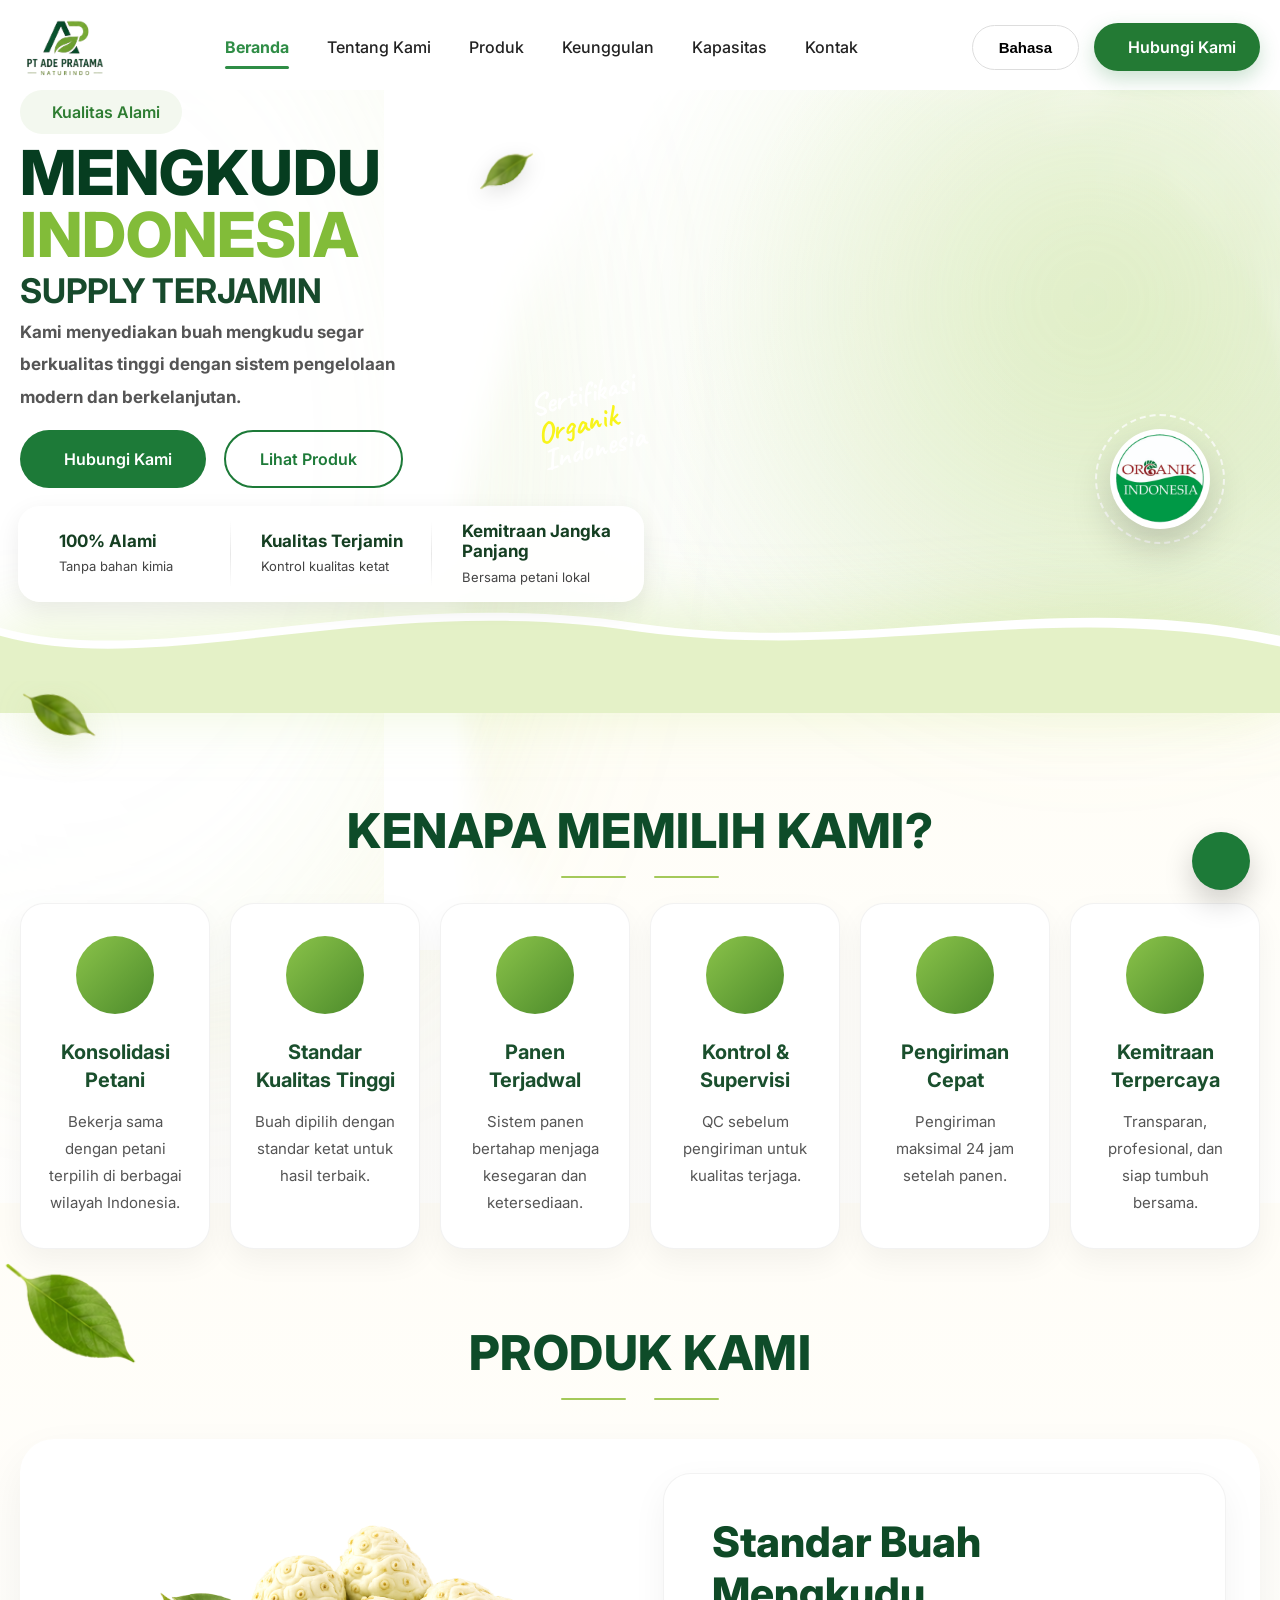
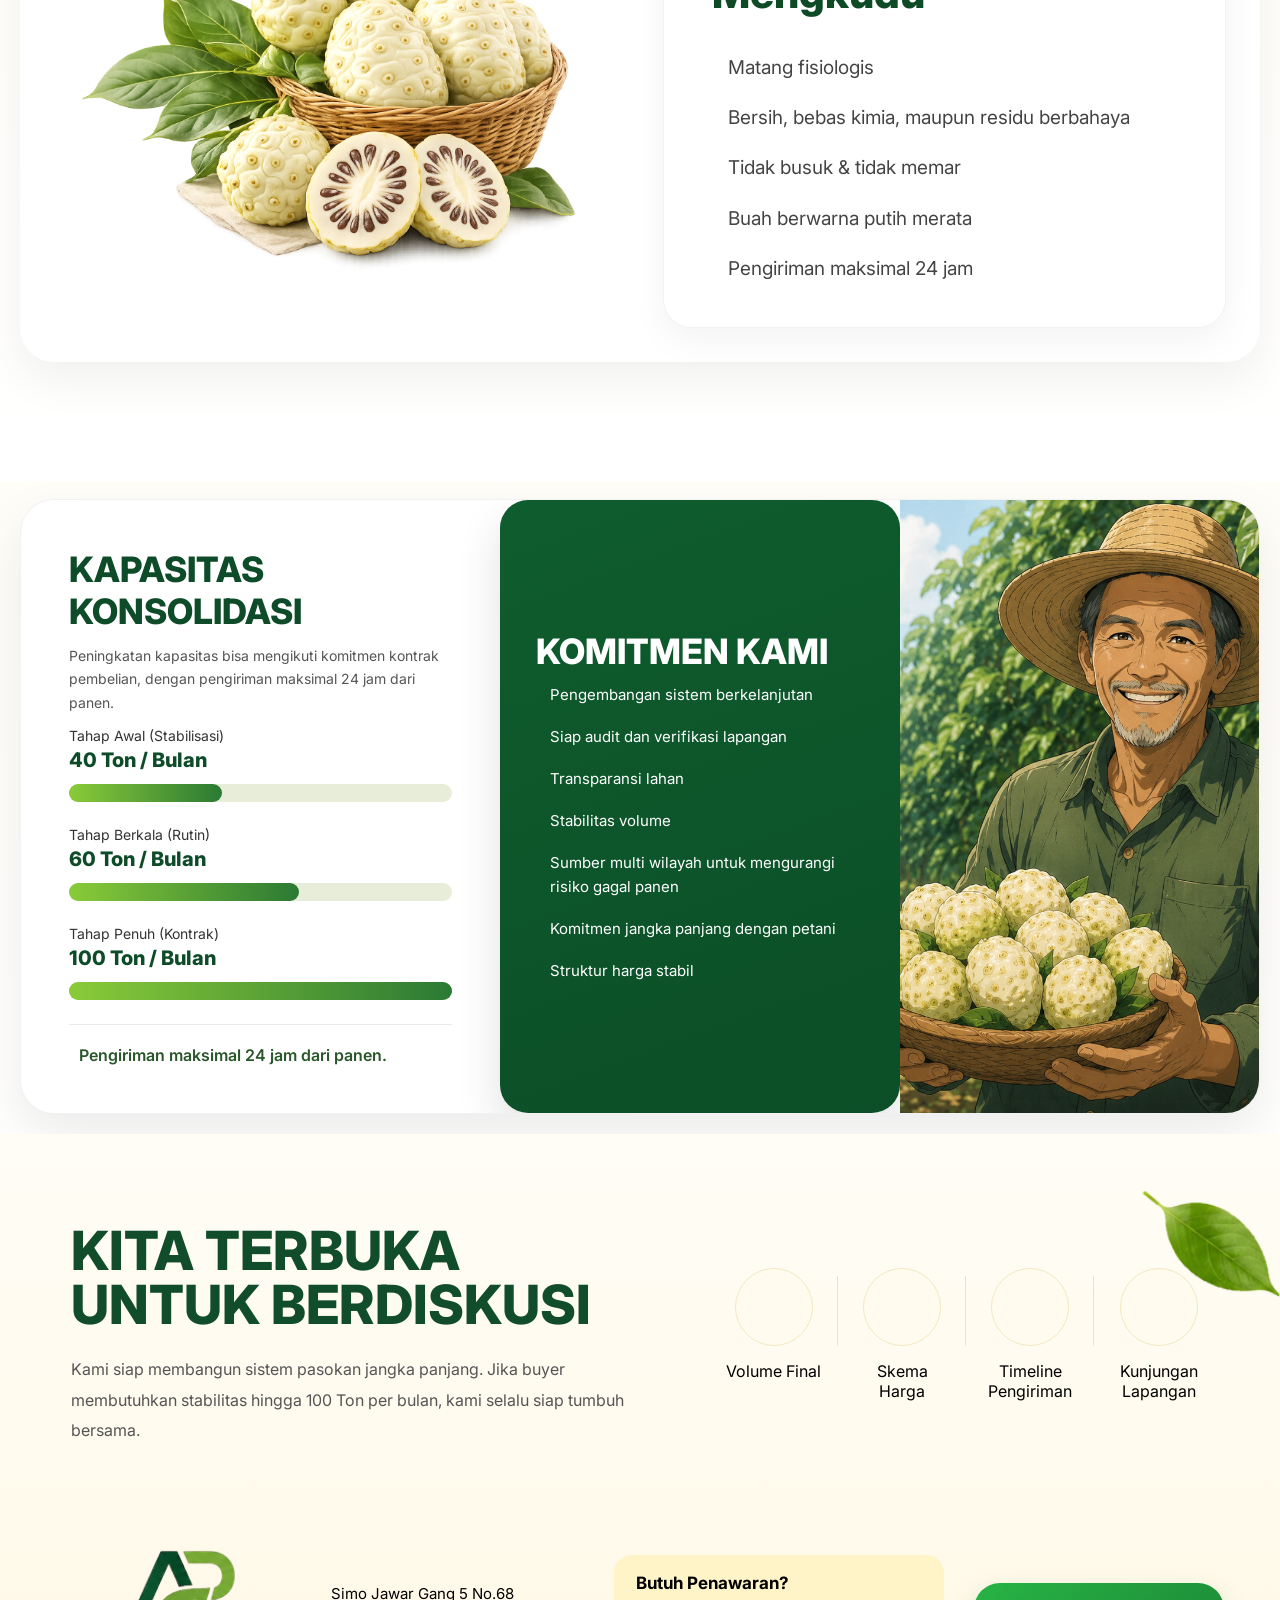
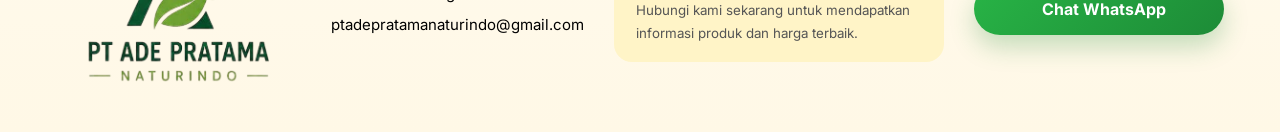
==== commit de4c4252: "Add files via upload" ====
--- a/index.html
+++ b/index.html
@@ -14,7 +14,7 @@
     <link href="https://fonts.googleapis.com/css2?family=Inter:wght@400;500;600;700;800&display=swap"
         rel="stylesheet">
     <link rel="preconnect" href="https://fonts.googleapis.com">
-
+    <link href="https://fonts.googleapis.com/css2?family=Noto+Sans+SC:wght@400;500;700;800&display=swap" rel="stylesheet">
     <link rel="preconnect" href="https://fonts.gstatic.com" crossorigin>
 
     <link rel="stylesheet" href="https://cdn.jsdelivr.net/npm/lucide-static@latest/font/lucide.css">
@@ -47,7 +47,7 @@
 
                 <a href="#" class="active" data-lang="home">Beranda</a>
 
-                <a href="#" data-lang="about">Tentang Kami</a>
+                <a href="about.html" data-lang="about">Tentang Kami</a>
 
                 <a href="#" data-lang="product">Produk</a>
 
@@ -93,6 +93,10 @@
 
                         <a href="#" onclick="changeLanguage('hi')">
                             🇮🇳 हिन्दी
+                        </a>
+
+                        <a href="#" onclick="changeLanguage('zh')">
+                            🇨🇳 简体中文
                         </a>
 
                     </div>
@@ -1042,7 +1046,7 @@
 
         <div class="footer-logo">
 
-            <img src="assets/images/logo.png">
+            <img src="assets/logo.png">
 
         </div>
 
--- a/css/style.css
+++ b/css/style.css
@@ -2119,7 +2119,7 @@
 
     text-align:center;
 
-    margin-bottom:-2%;
+    margin-bottom:2%;
 
 }
 
@@ -2451,7 +2451,7 @@
 
     gap:45px;
 
-    margin-top:60px;
+    margin-top:39px;
 
     padding:34px;
 
@@ -2834,11 +2834,11 @@
 
 .commitment h2{
 
-    font-size:42px;
+    font-size:35px;
 
     font-weight:800;
 
-    margin-bottom:26px;
+    margin-bottom:11px;
 
     color:white;
 
@@ -2864,11 +2864,11 @@
 
     display:flex;
 
-    align-items:flex-start;
+    align-items: center;
 
     gap:14px;
 
-    font-size:19px;
+    font-size:15px;
 
     line-height:1.6;
 
@@ -2966,44 +2966,57 @@
 
 .capacity-info h2{
 
-    font-size:46px;
+    font-size:35px;
 
     font-weight:800;
 
     color:#0E4C29;
 
-    margin-bottom:16px;
+    margin-bottom:12px;
 
 }
 
 .capacity-info p{
 
-    font-size:18px;
+    font-size:14px;
 
     line-height:1.7;
 
     color:#555;
 
-    margin-bottom:30px;
+    margin-bottom:12px;
 
 }
 
 .progress-item{
-
-    display:grid;
-
-    grid-template-columns:
-
-        220px
-        1fr
-        120px;
-
-    align-items:center;
-
-    gap:18px;
-
-    margin-bottom:18px;
-
+    display:flex;
+    flex-direction:column;
+    gap:12px;
+    margin-bottom:24px;
+}
+
+.progress-text{
+    display:flex;
+    flex-direction:column;
+    gap:4px;
+}
+
+.progress-text span{
+    font-size:14px;
+    color:#333;
+}
+
+.progress-text strong{
+    font-size:20px;
+    font-weight:800;
+    color:#0E4C29;
+}
+
+.progress{
+    width:100%;
+    height:18px;
+    background:#E8EDD9;
+    border-radius:999px;
 }
 
 .capacity-note{
@@ -3855,4 +3868,20 @@
     height:56px;
 }
 
+}
+
+@media(max-width:768px){
+
+.progress-text span{
+    font-size:15px;
+}
+
+.progress-text strong{
+    font-size:22px;
+}
+
+}
+
+body.zh {
+    font-family: "Noto Sans SC", "Inter", sans-serif;
 }
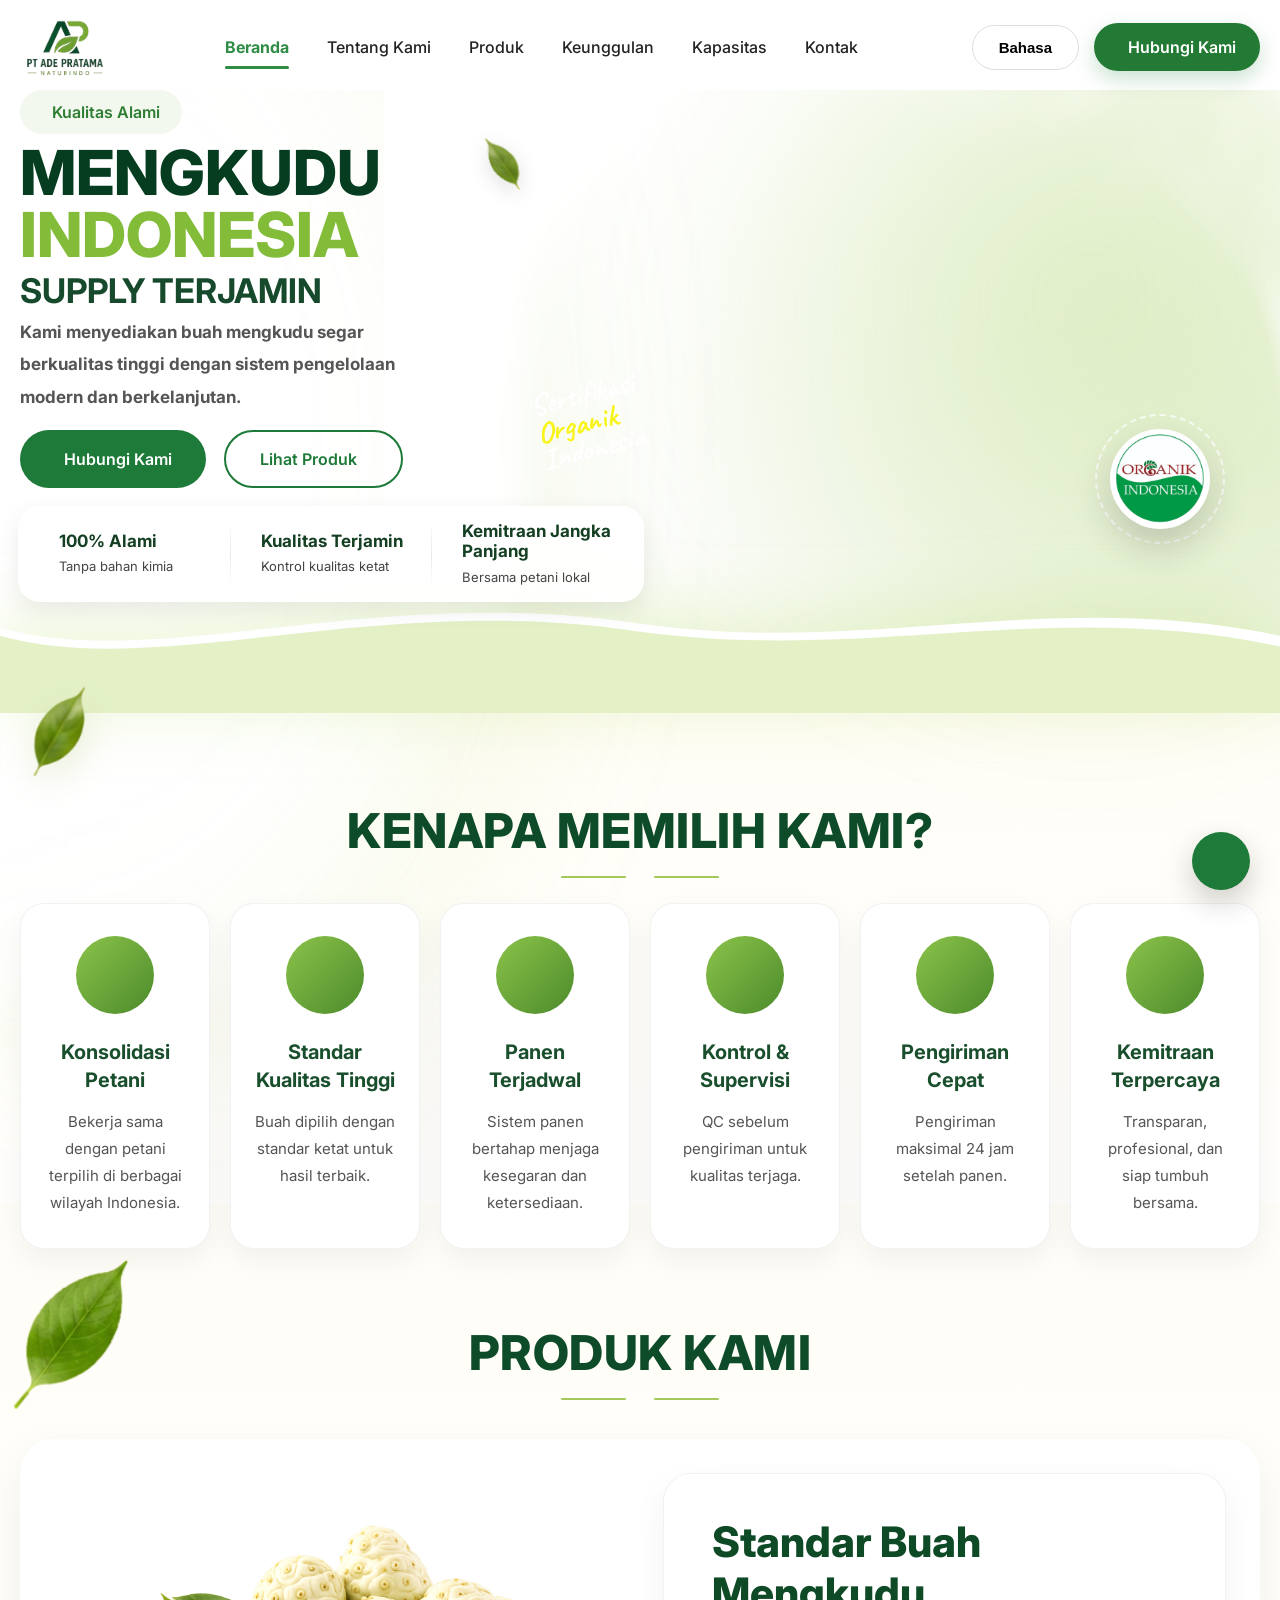
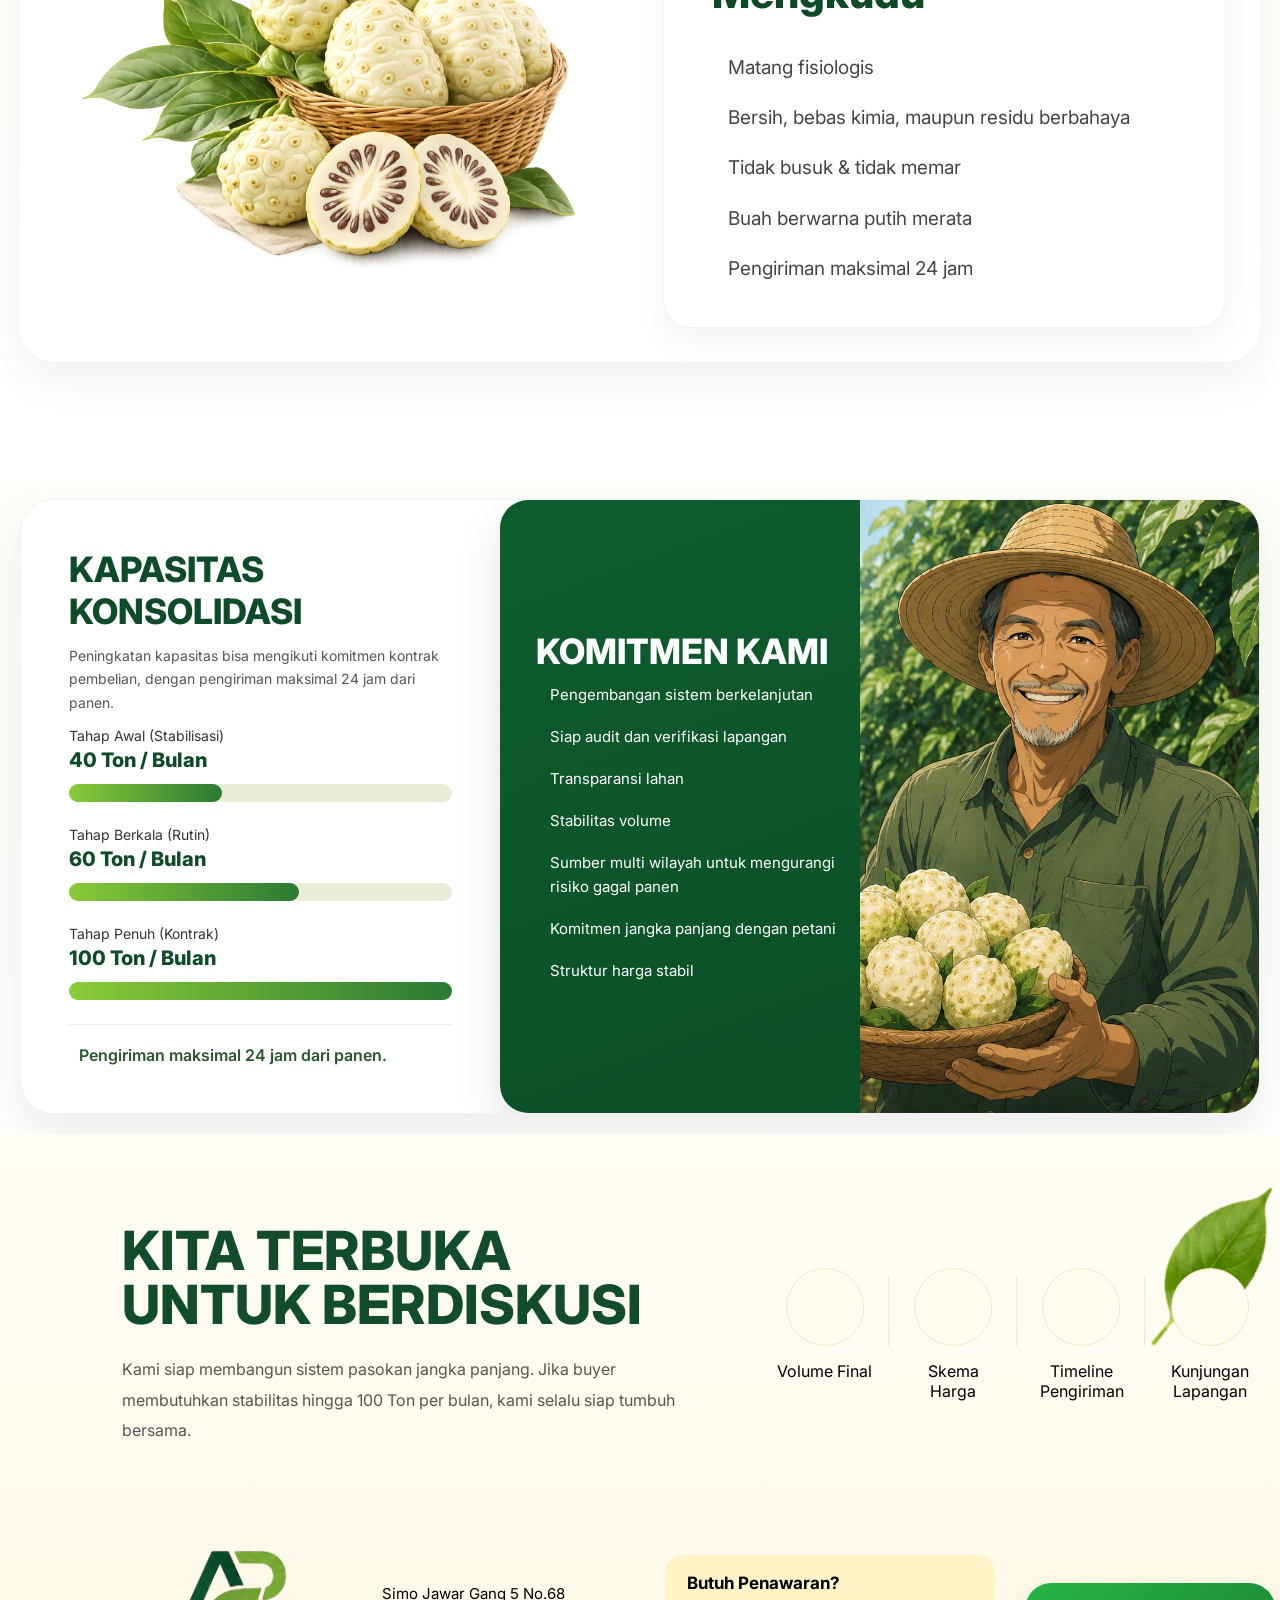
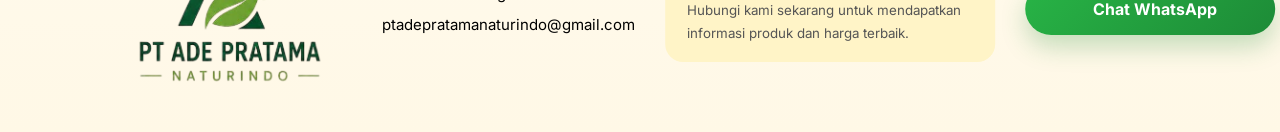
==== commit 0894cfeb: "Add files via upload" ====
--- a/index.html
+++ b/index.html
@@ -49,7 +49,7 @@
 
                 <a href="about.html" data-lang="about">Tentang Kami</a>
 
-                <a href="#" data-lang="product">Produk</a>
+                <a href="products.html" data-lang="product">Produk</a>
 
                 <a href="#" data-lang="advantages">Keunggulan</a>
 
--- a/css/style.css
+++ b/css/style.css
@@ -2798,18 +2798,6 @@
 
 }
 
-.farmer-image img{
-
-    width:100%;
-
-    height:100%;
-
-    object-fit:cover;
-
-    display:block;
-
-}
-
 .capacity{
 
     padding:110px 20px;
@@ -2949,19 +2937,27 @@
 }
 
 .farmer-image img{
-
     width:100%;
-
     height:100%;
-
     object-fit:cover;
-
+    object-position:66% center;
 }
 
 .capacity-info{
 
     padding:48px;
 
+}
+
+.farmer-image{
+    position: relative;
+    margin-left: -40px;
+    z-index: 2;
+}
+
+.commitment{
+    position: relative;
+    z-index: 1;
 }
 
 .capacity-info h2{
@@ -3068,15 +3064,17 @@
 }
 
 .farmer-image{
-
-    grid-column:1 / -1;
-
-    height:420px;
-
-    border-radius:24px;
-
-    overflow:hidden;
-
+    position: relative;
+    overflow: hidden;
+}
+
+.farmer-image img{
+    width: calc(100% + 70px);
+    height: 100%;
+    object-fit: cover;
+
+    margin-left: -70px;   /* gambar melebar ke kiri */
+    display: block;
 }
 
 .capacity-info{
@@ -3598,25 +3596,27 @@
 }
 
 .navbar .container{
-    
+
     max-width:1320px;
 
-    position:absolute;
-
-    left:50%;
-
-    transform:translateX(-50%);
-
     width:100%;
 
+    margin:auto;
+
+    display:flex;
+
+    justify-content:space-between;
+
+    align-items:center;
+
+    position:relative;
+
+    left:auto;
+    top:auto;
+    transform:none;
+
     padding:0 20px;
 
-    display:flex;
-
-    align-items:center;
-
-    justify-content:space-between;
-
 }
 
 .container{
@@ -3628,12 +3628,6 @@
     margin:0 auto;
 
     position:relative;
-
-    left:auto;
-
-    top:auto;
-
-    transform:none;
 
 }
 
@@ -3883,5 +3877,6 @@
 }
 
 body.zh {
+
     font-family: "Noto Sans SC", "Inter", sans-serif;
 }
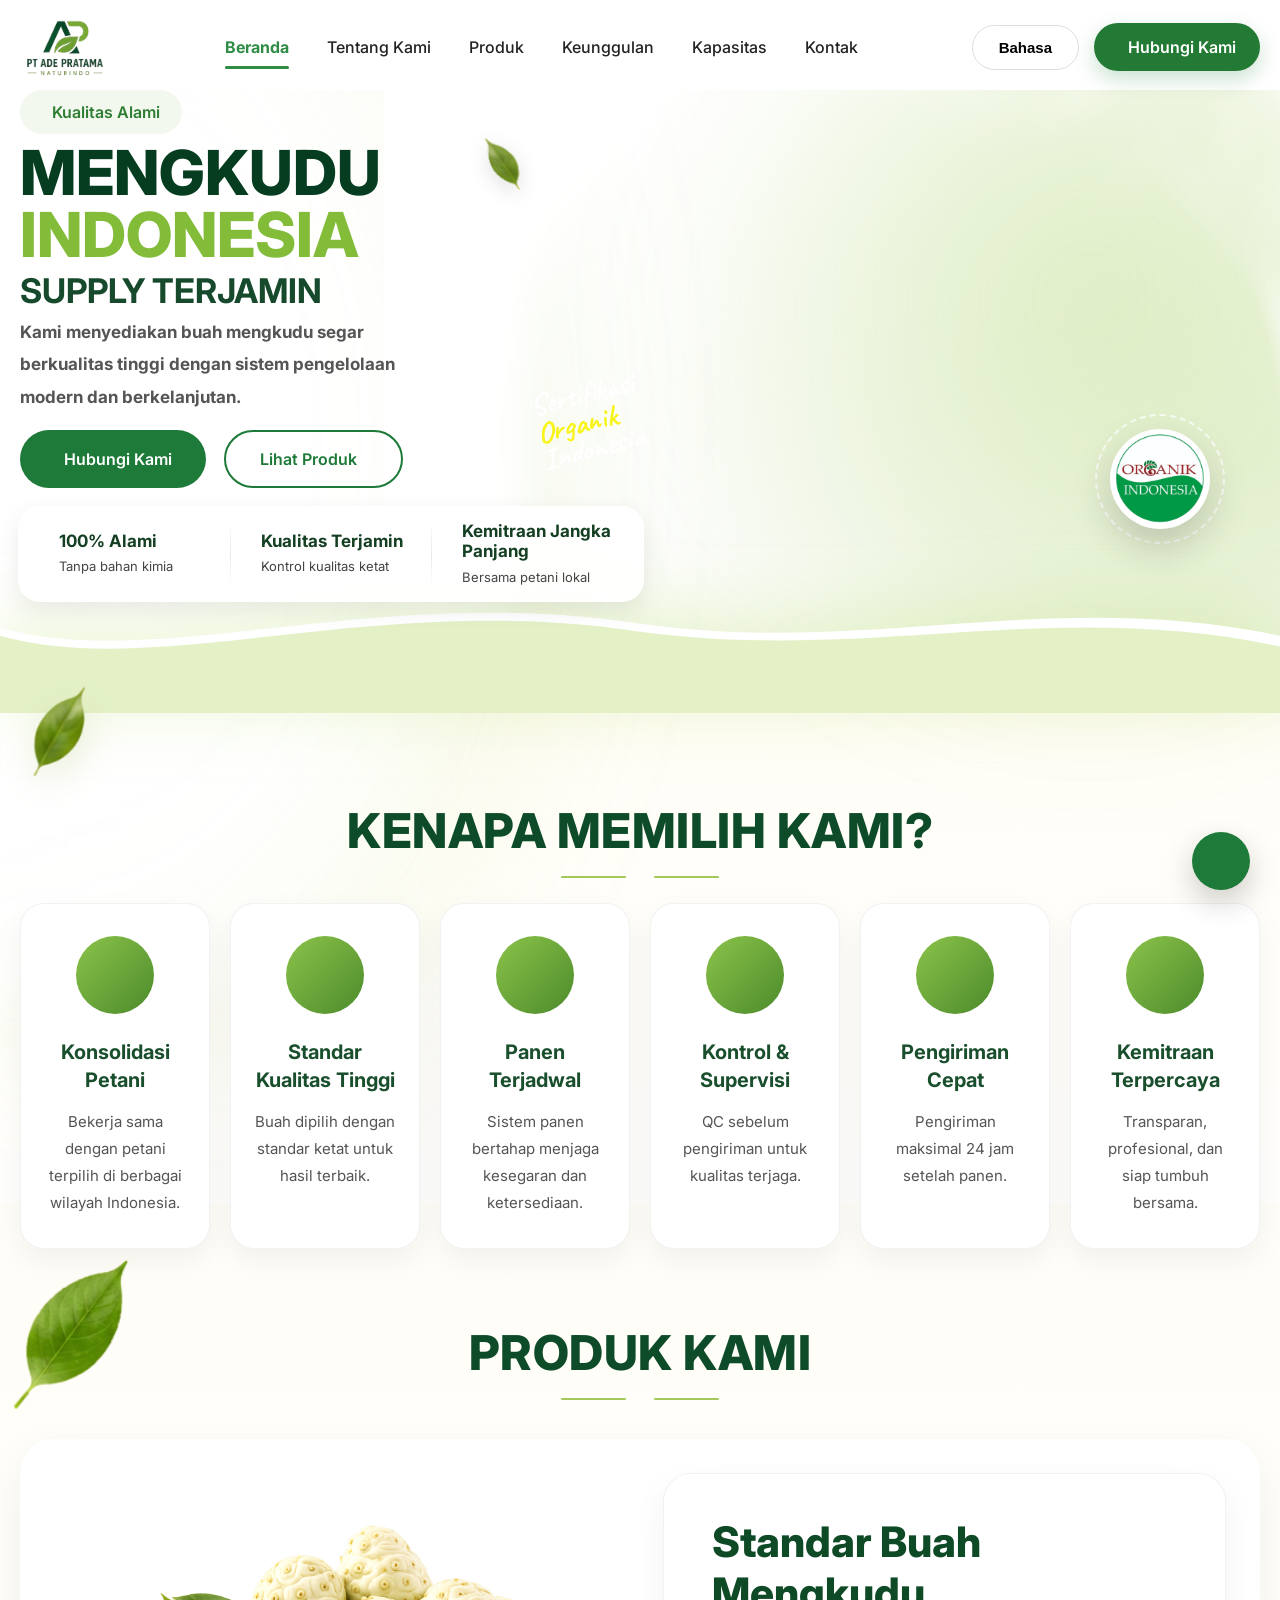
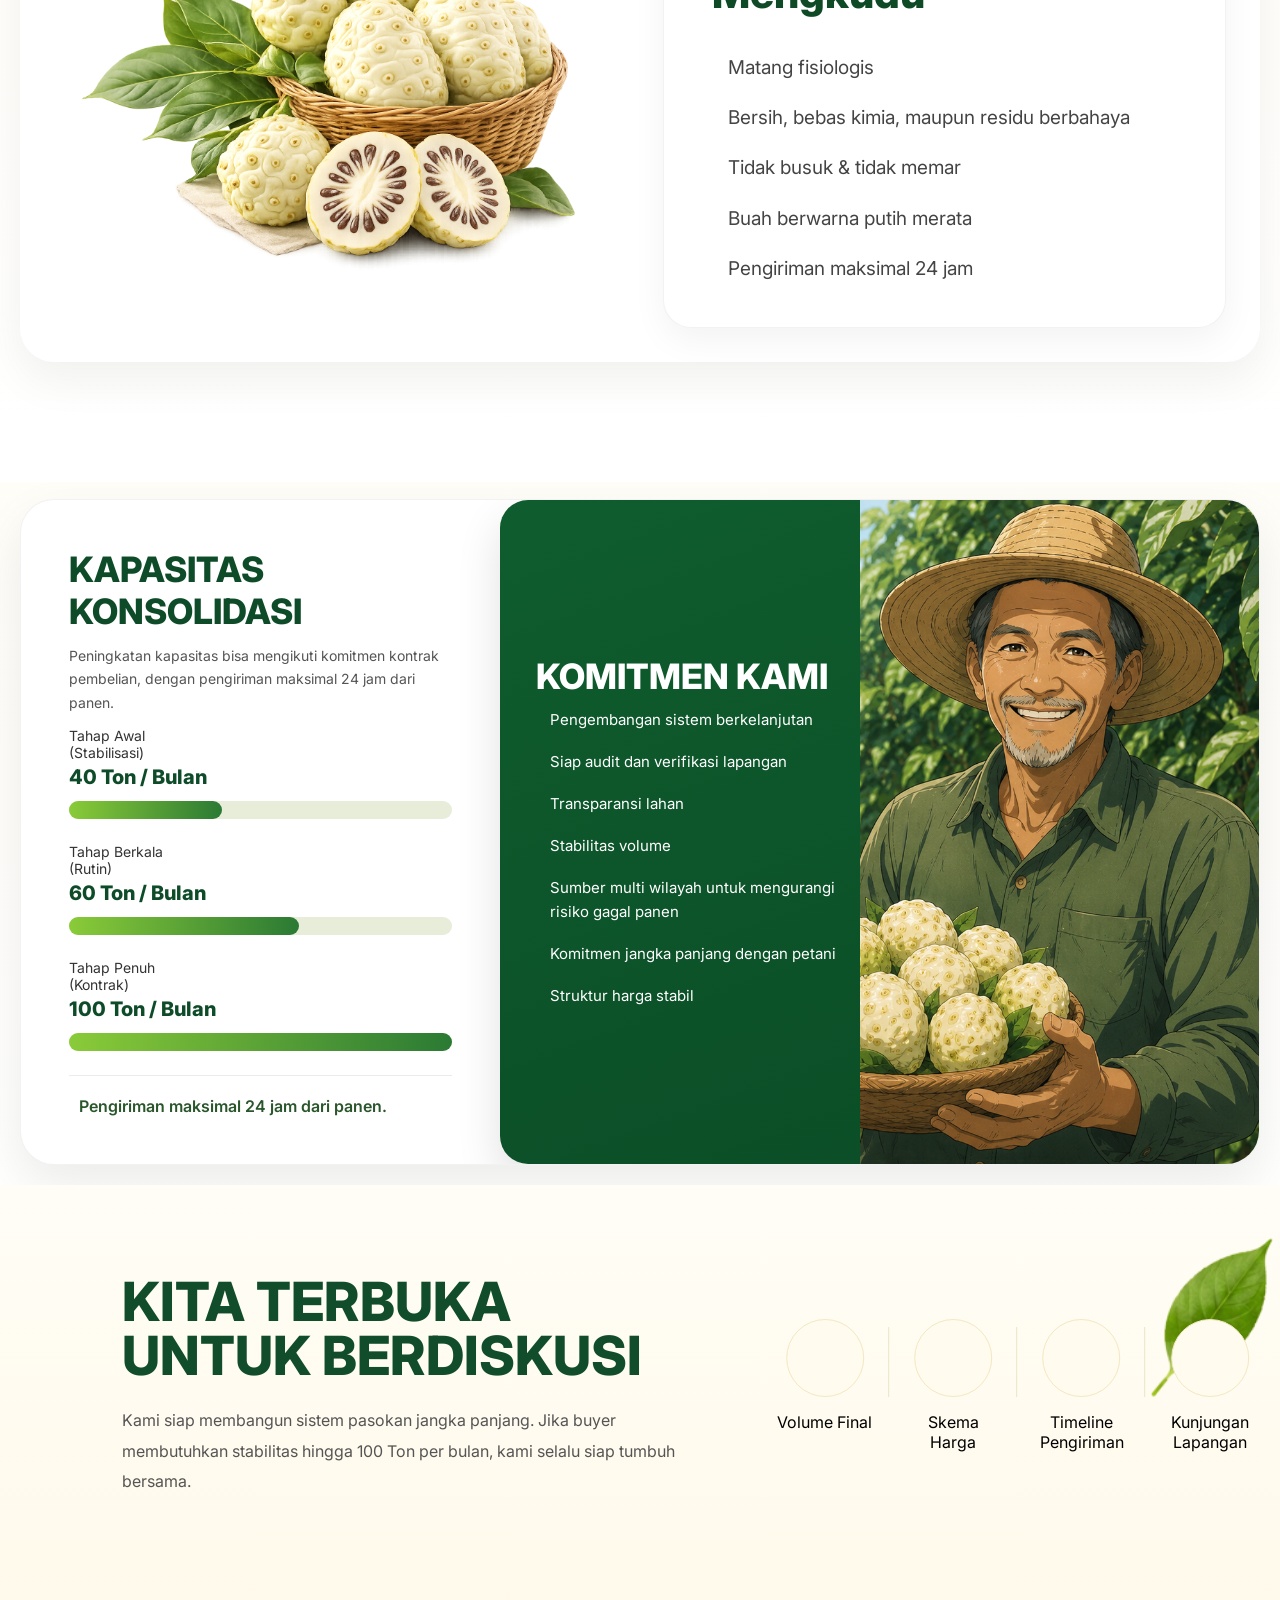
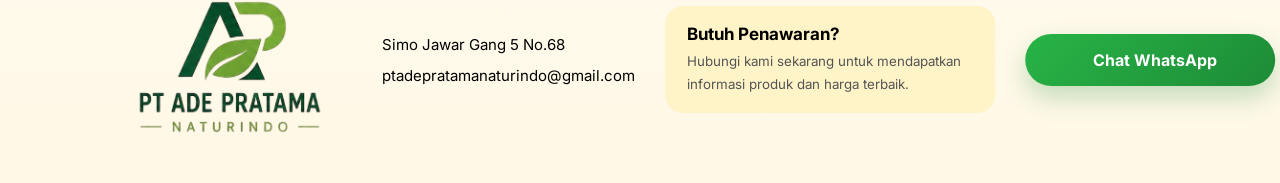
==== commit 15a61b09: "Add files via upload" ====
--- a/index.html
+++ b/index.html
@@ -51,11 +51,11 @@
 
                 <a href="products.html" data-lang="product">Produk</a>
 
-                <a href="#" data-lang="advantages">Keunggulan</a>
-
-                <a href="#" data-lang="capacity">Kapasitas</a>
-
-                <a href="#" data-lang="contact">Kontak</a>
+                <a href="advantages.html" data-lang="advantages">Keunggulan</a>
+
+                <a href="capacity.html" data-lang="capacity">Kapasitas</a>
+
+                <a href="contact.html" data-lang="contact">Kontak</a>
 
             </nav>
 
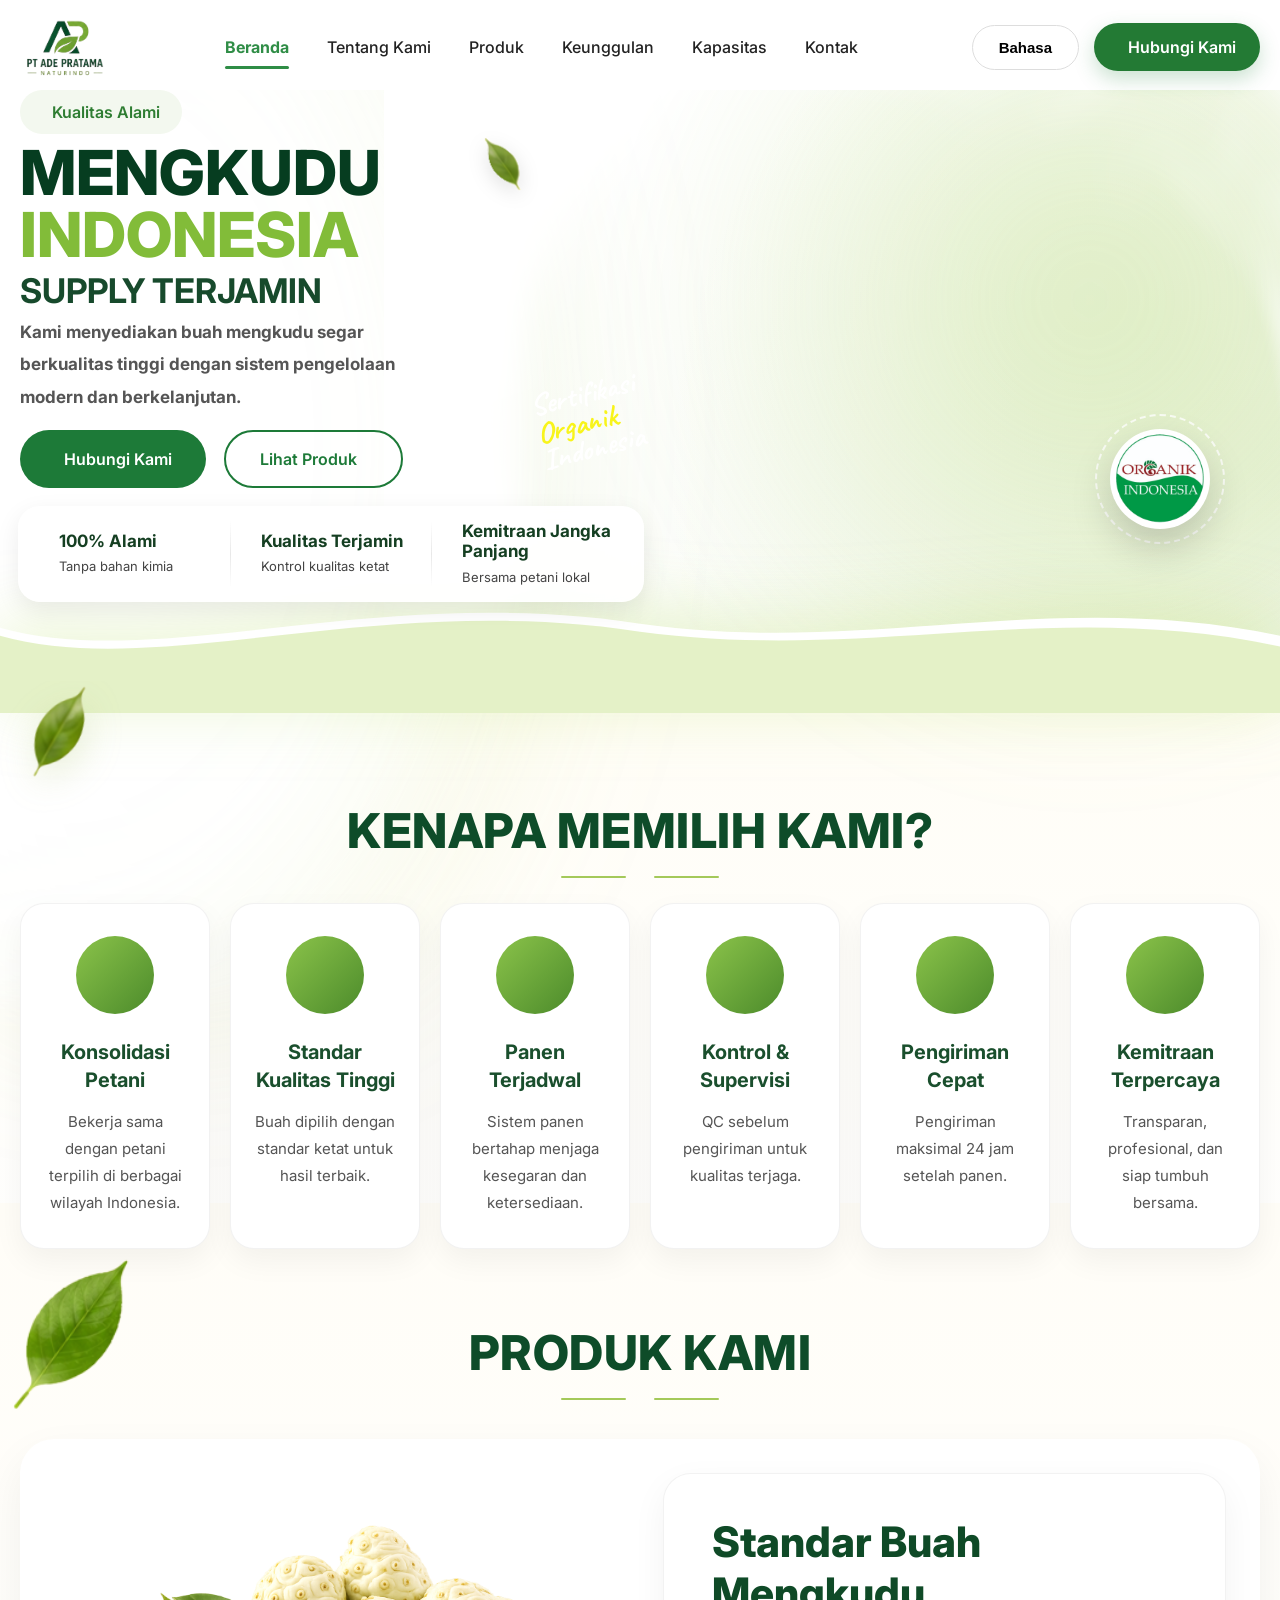
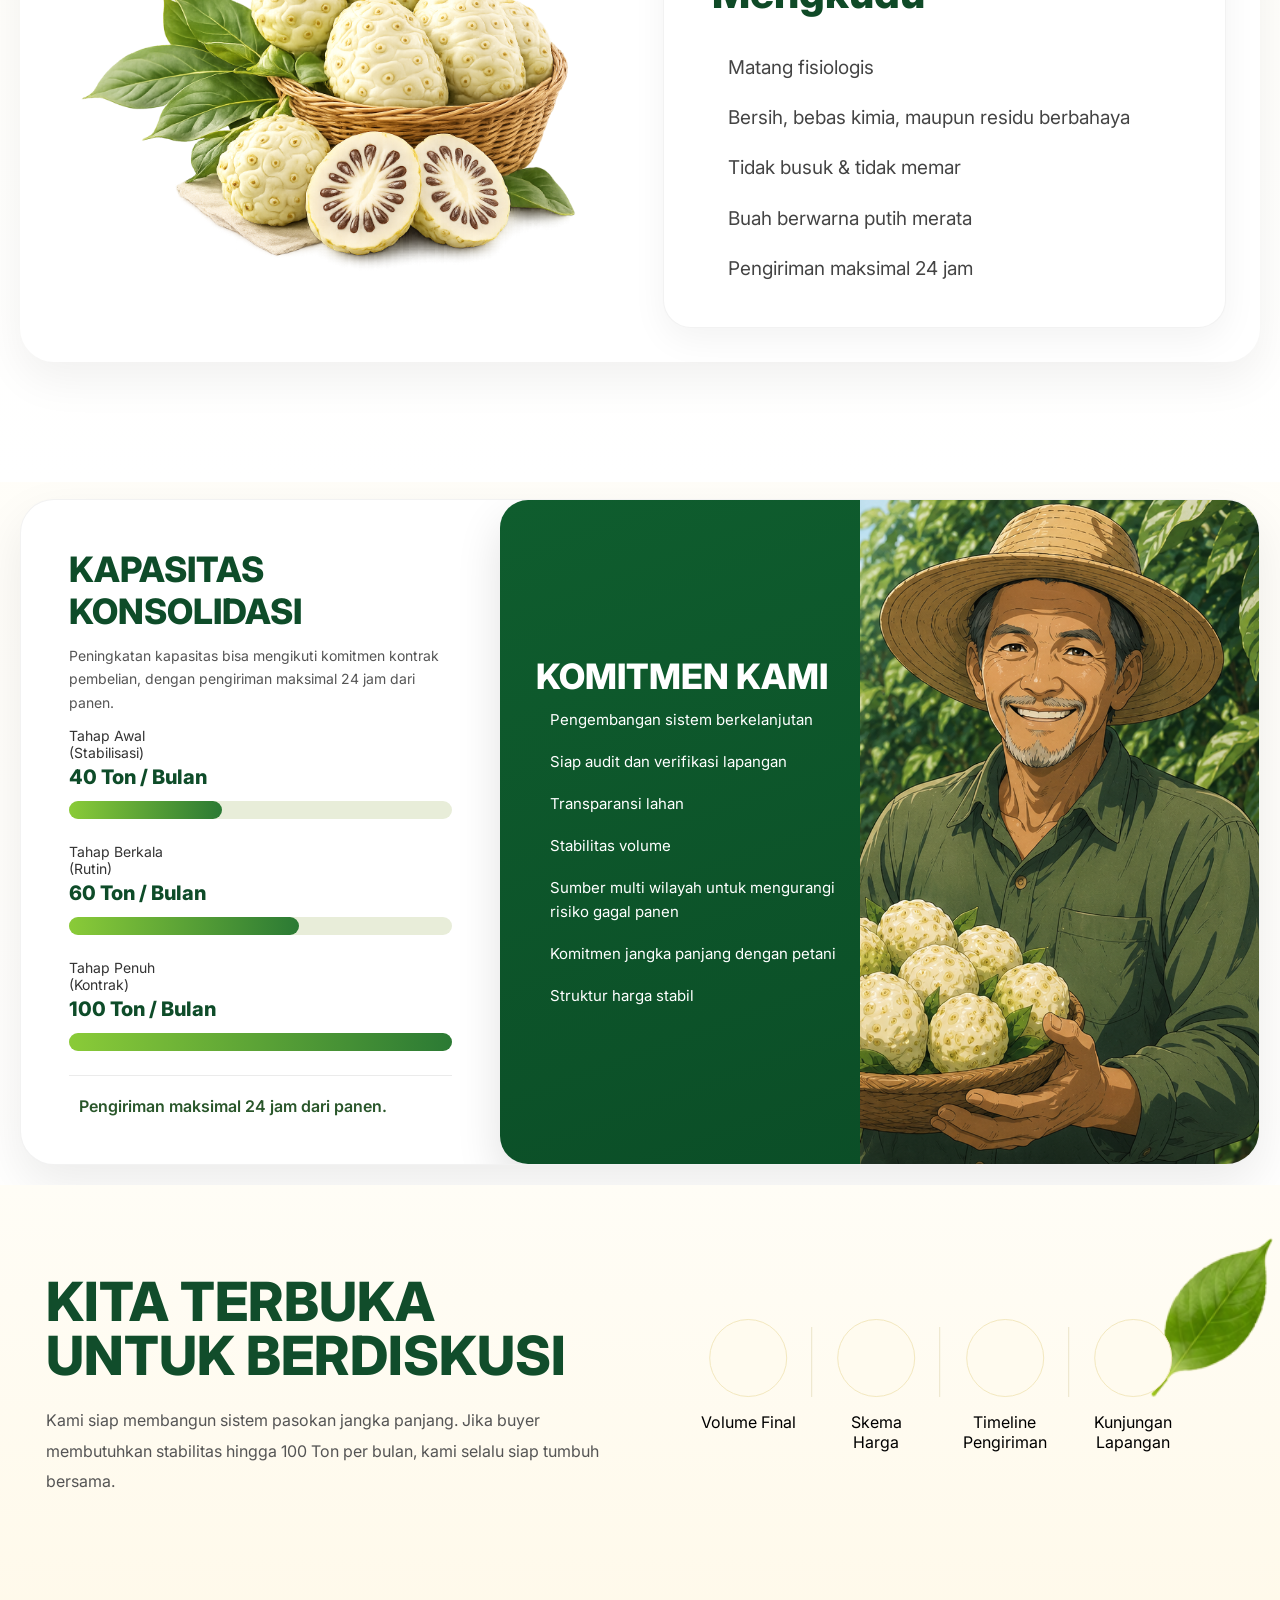
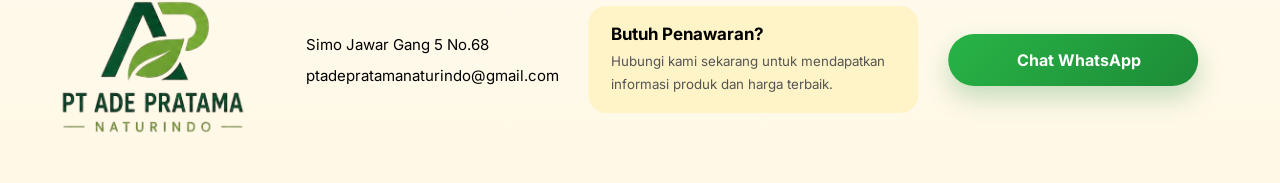
==== commit e80afda3: "Add files via upload" ====
--- a/index.html
+++ b/index.html
@@ -1106,20 +1106,6 @@
 
     </main>
 
-    <audio id="bgMusic" loop preload="auto">
-
-        <source src="assets/audio/bgm.mp3"
-                type="audio/mpeg">
-
-    </audio>
-
-    <button id="musicToggle"
-            class="music-toggle">
-
-        <i class="ri-volume-up-fill"></i>
-
-    </button>
-
     <script src="js/script.js"></script>
     <script src="js/language.js"></script>
 </body>
--- a/css/style.css
+++ b/css/style.css
@@ -58,7 +58,7 @@
 
     position:absolute;
 
-    left:50%;
+    left:44%;
 
     top:1%;
 
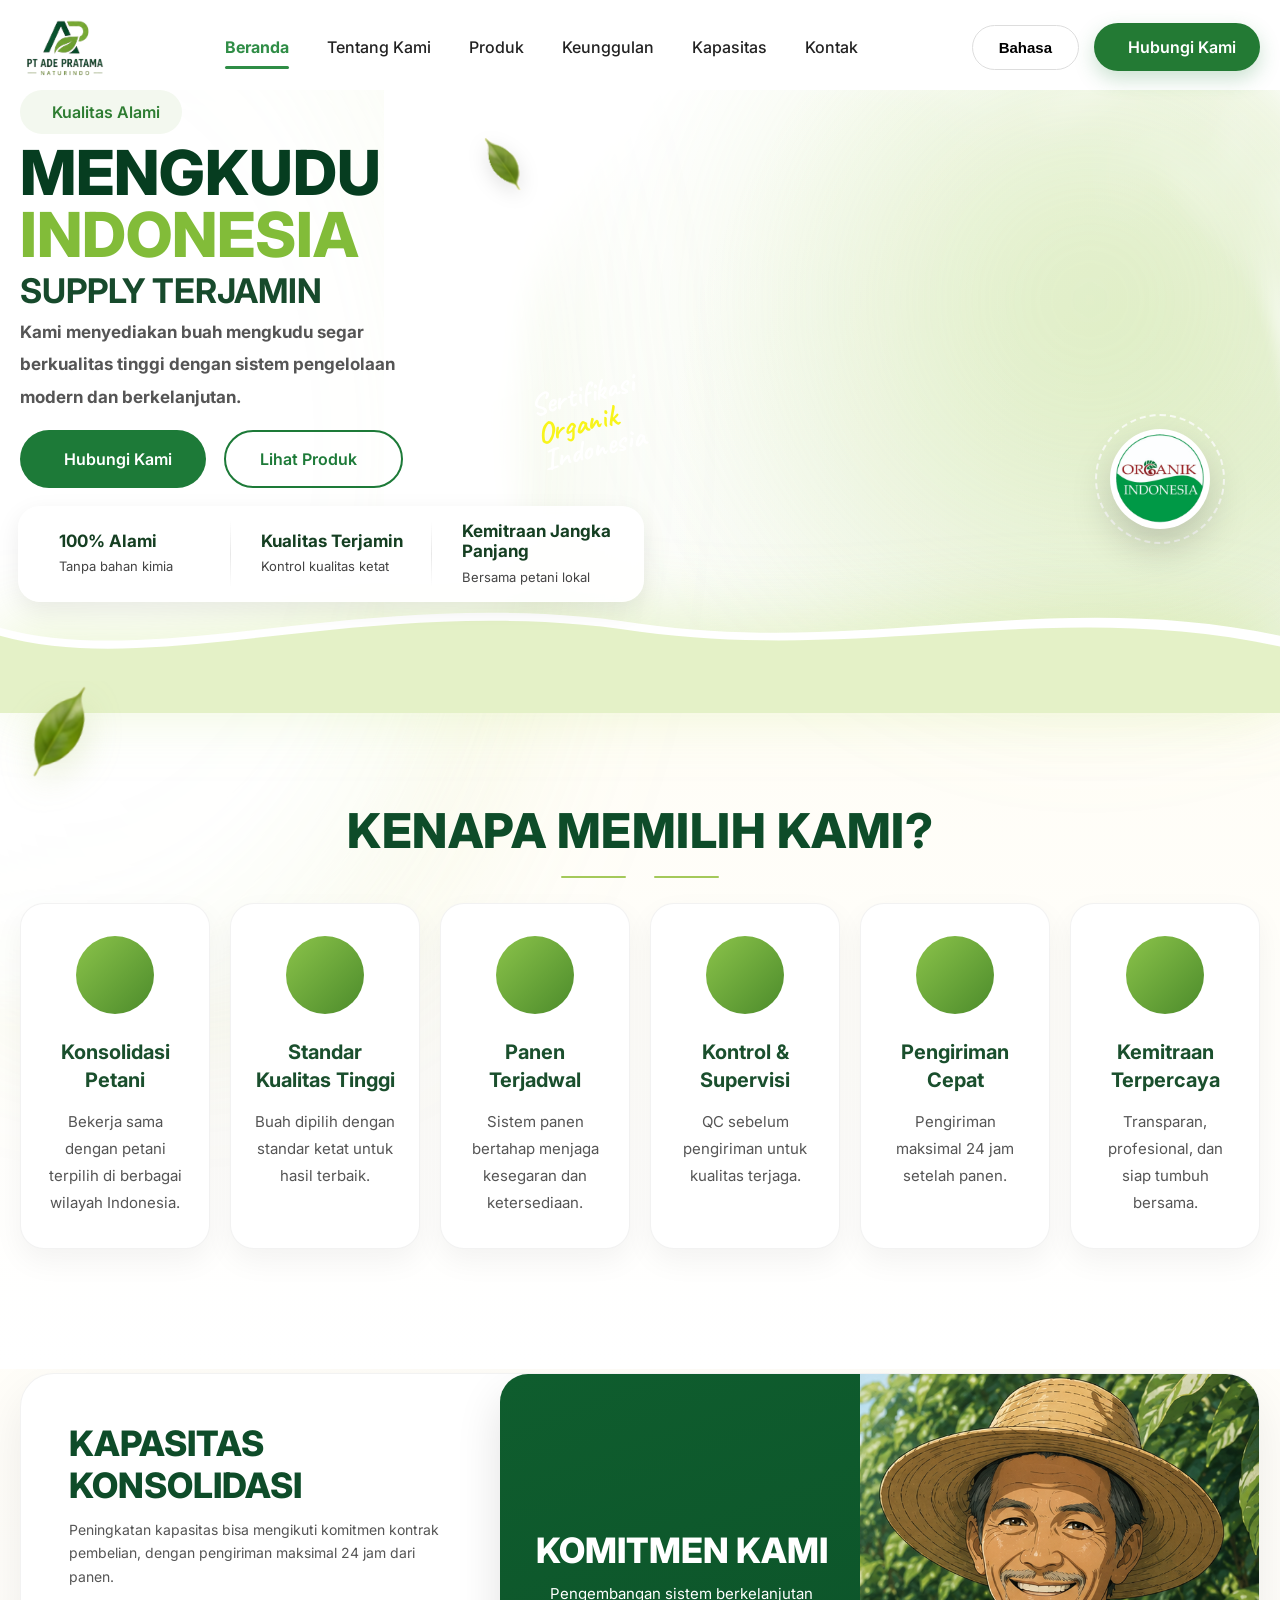
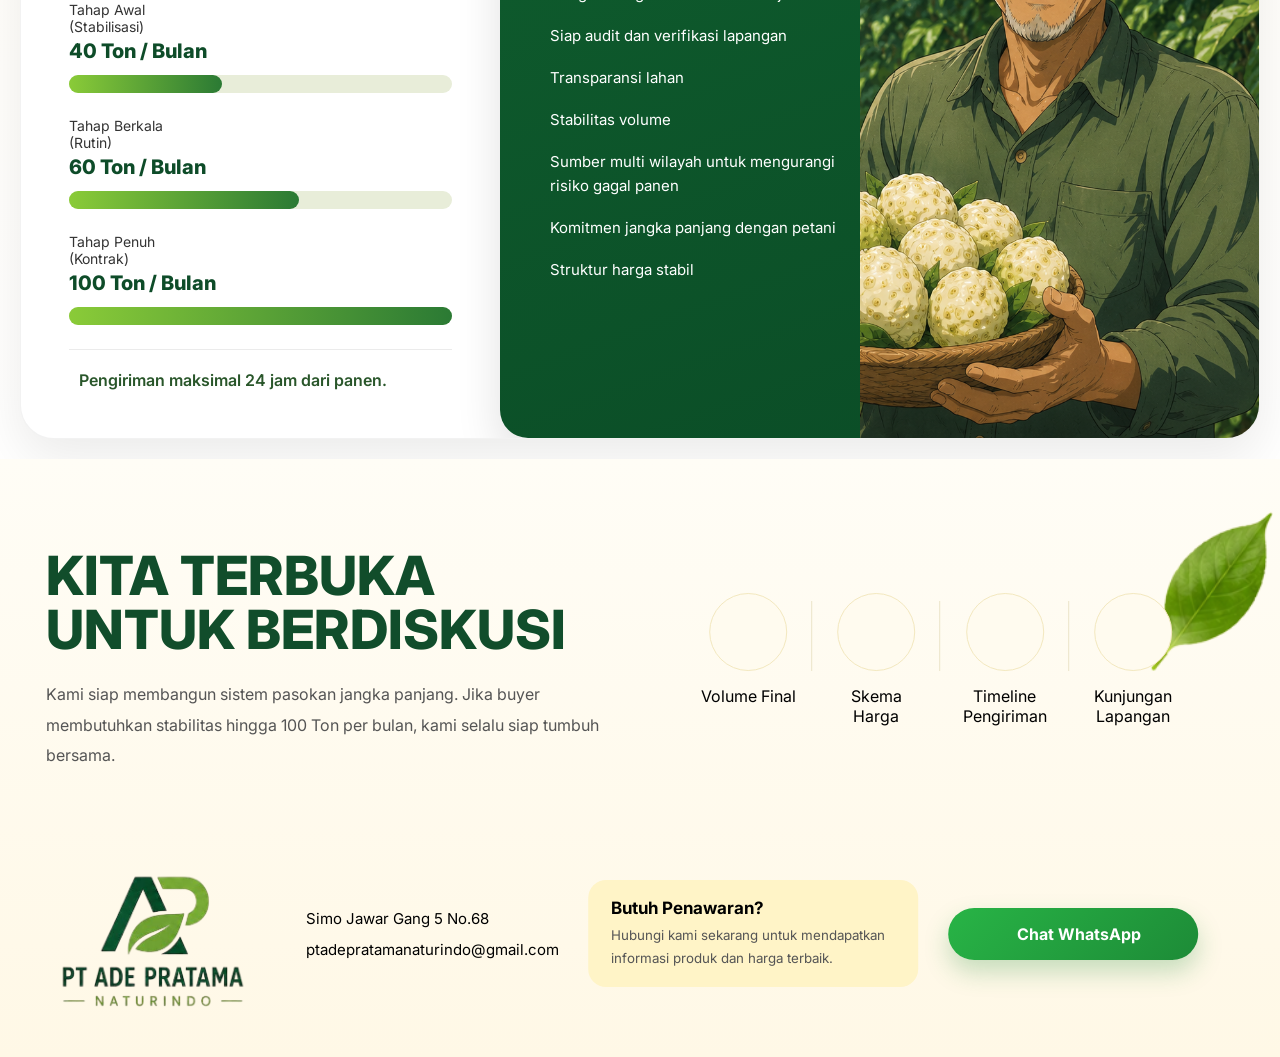
==== commit 34acefce: "Add files via upload" ====
--- a/index.html
+++ b/index.html
@@ -663,98 +663,6 @@
     PRODUCT SECTION
     =======================================-->
 
-    <section class="products" id="products">
-
-        <img src="assets/images/leaf-left.png"
-            class="product-leaf"
-            alt="">
-
-        <div class="products-container">
-
-            <div class="section-title">
-
-                <h2 data-lang="productTitle">
-                    PRODUK KAMI
-                </h2>
-
-                <div class="title-decoration">
-
-                    <span></span>
-
-                    <i class="ri-leaf-fill"></i>
-
-                    <span></span>
-
-                </div>
-
-            </div>
-
-            <div class="product-card">
-
-                <!-- LEFT -->
-
-                <div class="product-image">
-
-                    <img src="assets/images/noni-basket.png"
-                        alt="Buah Mengkudu">
-
-                </div>
-
-                <!-- RIGHT -->
-
-                <div class="product-content">
-
-                    <h3 data-lang="freshTitle">
-                        Buah Mengkudu Segar
-                    </h3>
-
-                    <ul>
-
-                        <li>
-                            <i class="ri-checkbox-circle-fill"></i>
-                            <span data-lang="fresh1">
-                                Matang fisiologis
-                            </span>
-                        </li>
-
-                        <li>
-                            <i class="ri-checkbox-circle-fill"></i>
-                            <span data-lang="fresh2">
-                                Bersih dan bebas residu
-                            </span>
-                        </li>
-
-                        <li>
-                            <i class="ri-checkbox-circle-fill"></i>
-                            <span data-lang="fresh3">
-                                Tidak busuk & tidak memar
-                            </span>
-                        </li>
-
-                        <li>
-                            <i class="ri-checkbox-circle-fill"></i>
-                            <span data-lang="fresh4">
-                                Warna putih merata
-                            </span>
-                        </li>
-
-                        <li>
-                            <i class="ri-checkbox-circle-fill"></i>
-                            <span data-lang="fresh5">
-                                Kirim maksimal 24 jam setelah panen
-                            </span>
-                        </li>
-
-                    </ul>
-
-                </div>
-
-            </div>
-
-        </div>
-
-    </section>
-
     <section class="capacity">
 
         <div class="capacity-container">
